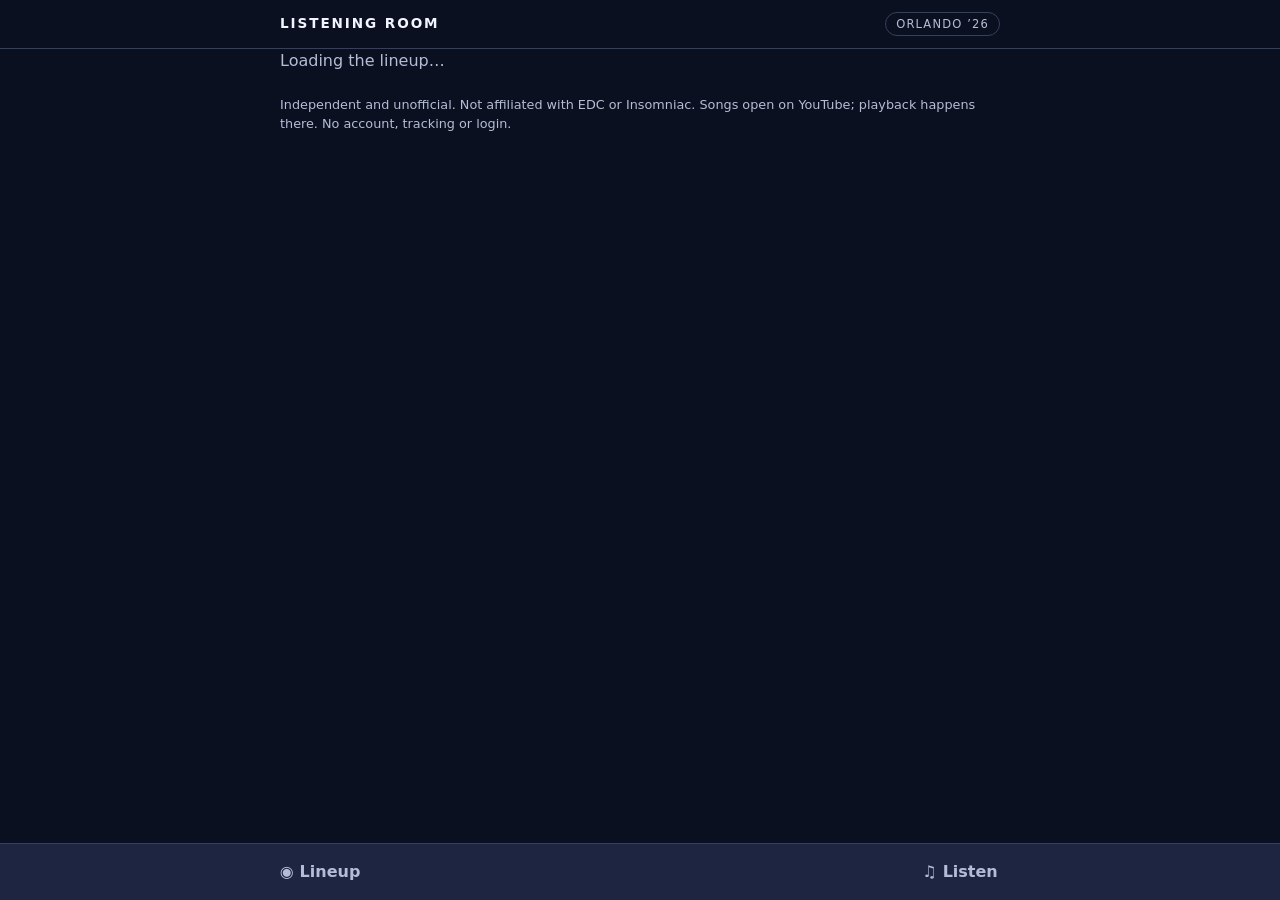
==== index.html @ f126e626 "Redirect repository root to the Listening Room app Serving the repo root with python -m http.server " ====
<!doctype html>
<html lang="en">
<head>
  <meta charset="utf-8">
  <meta name="viewport" content="width=device-width, initial-scale=1">
  <meta http-equiv="refresh" content="0; url=listening-room/">
  <title>Listening Room</title>
</head>
<body style="background:#0b1020;color:#f2f5ff;font-family:system-ui,sans-serif">
  <p>Opening <a href="listening-room/" style="color:#6ff0c4">Listening Room</a>…</p>
</body>
</html>
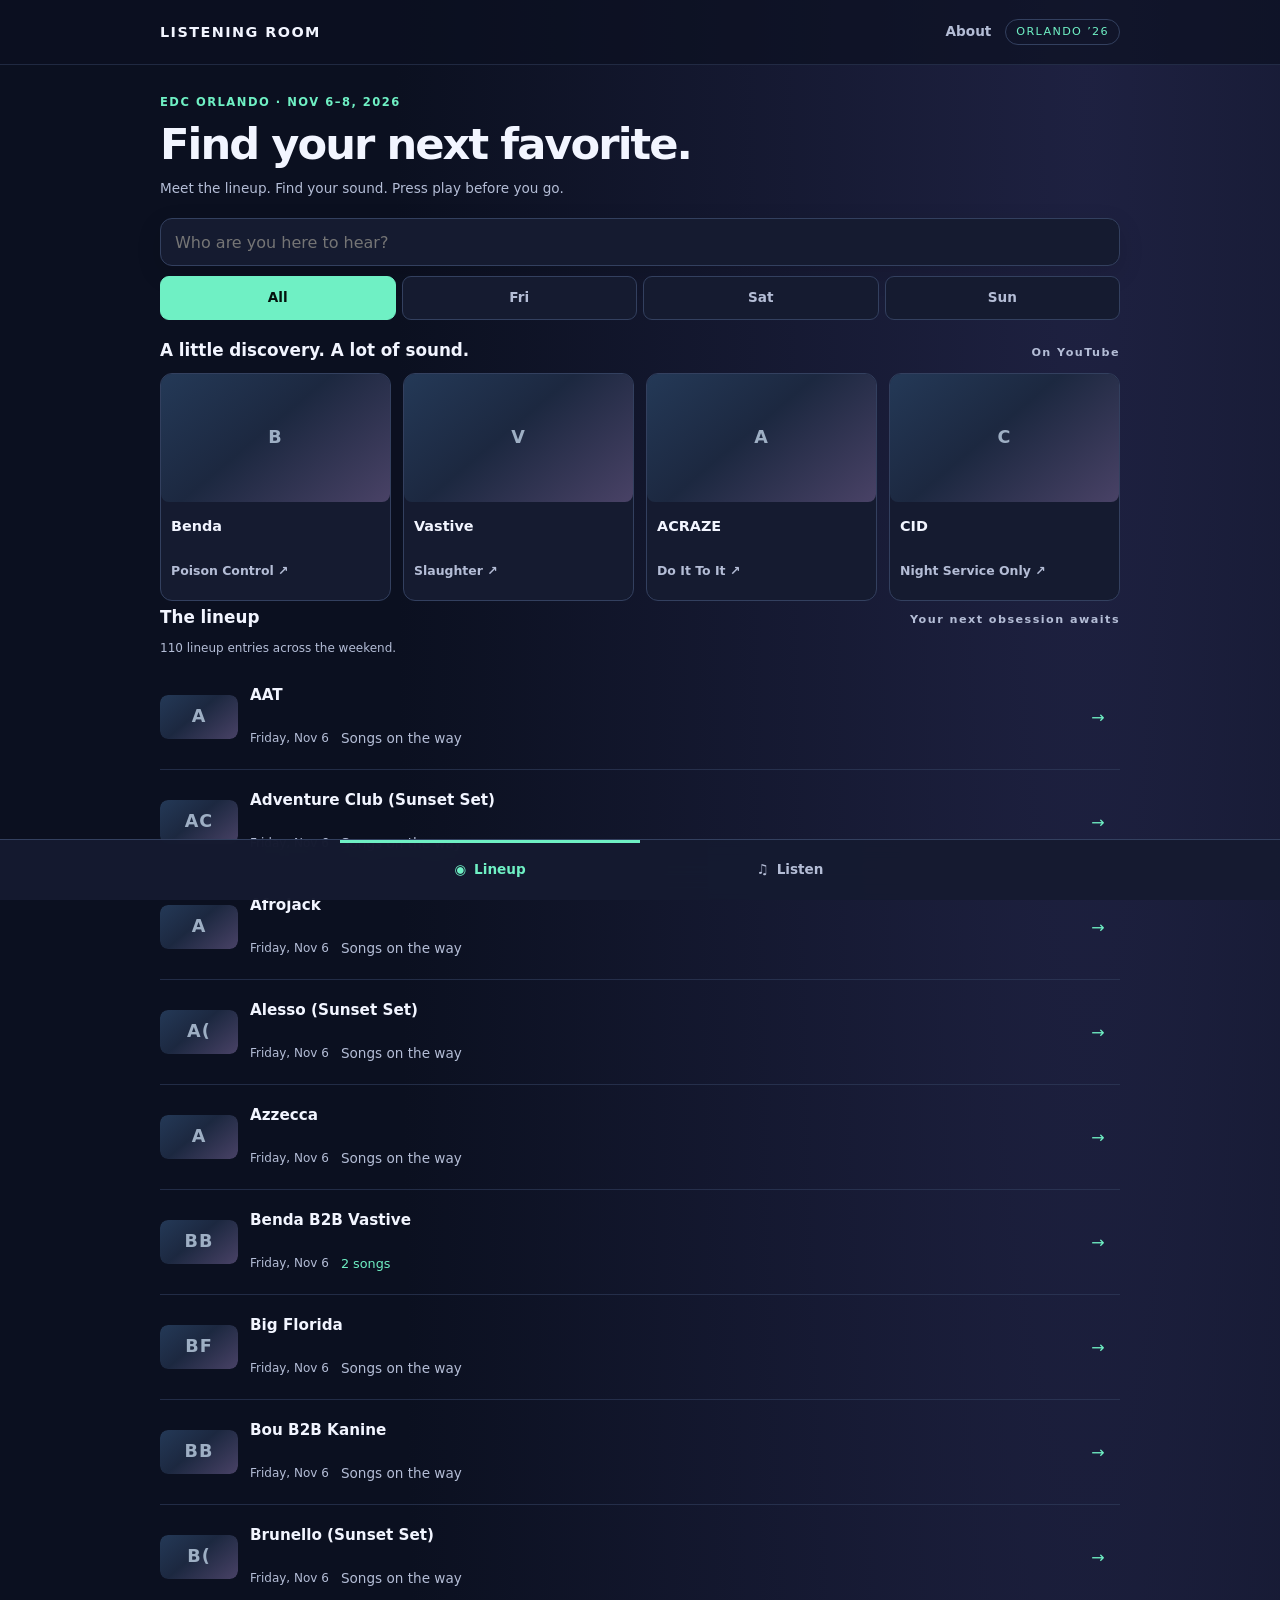
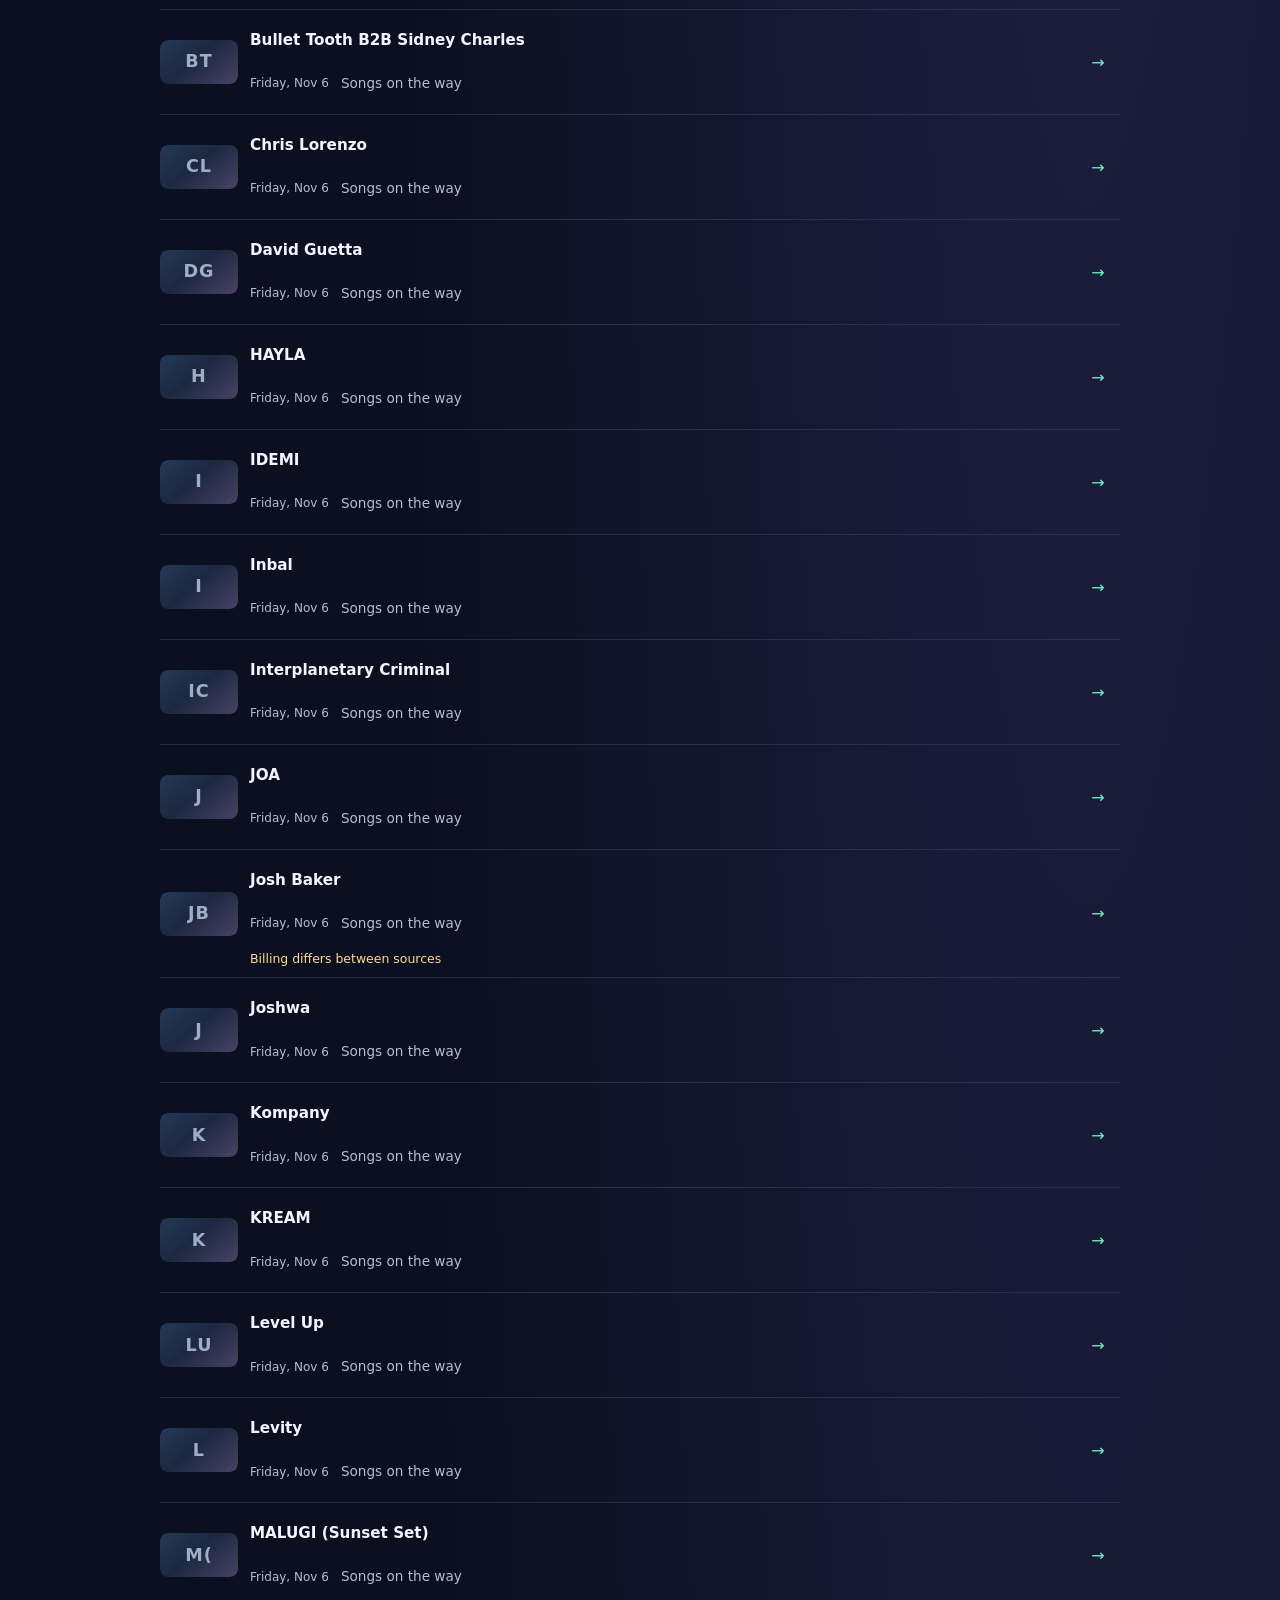
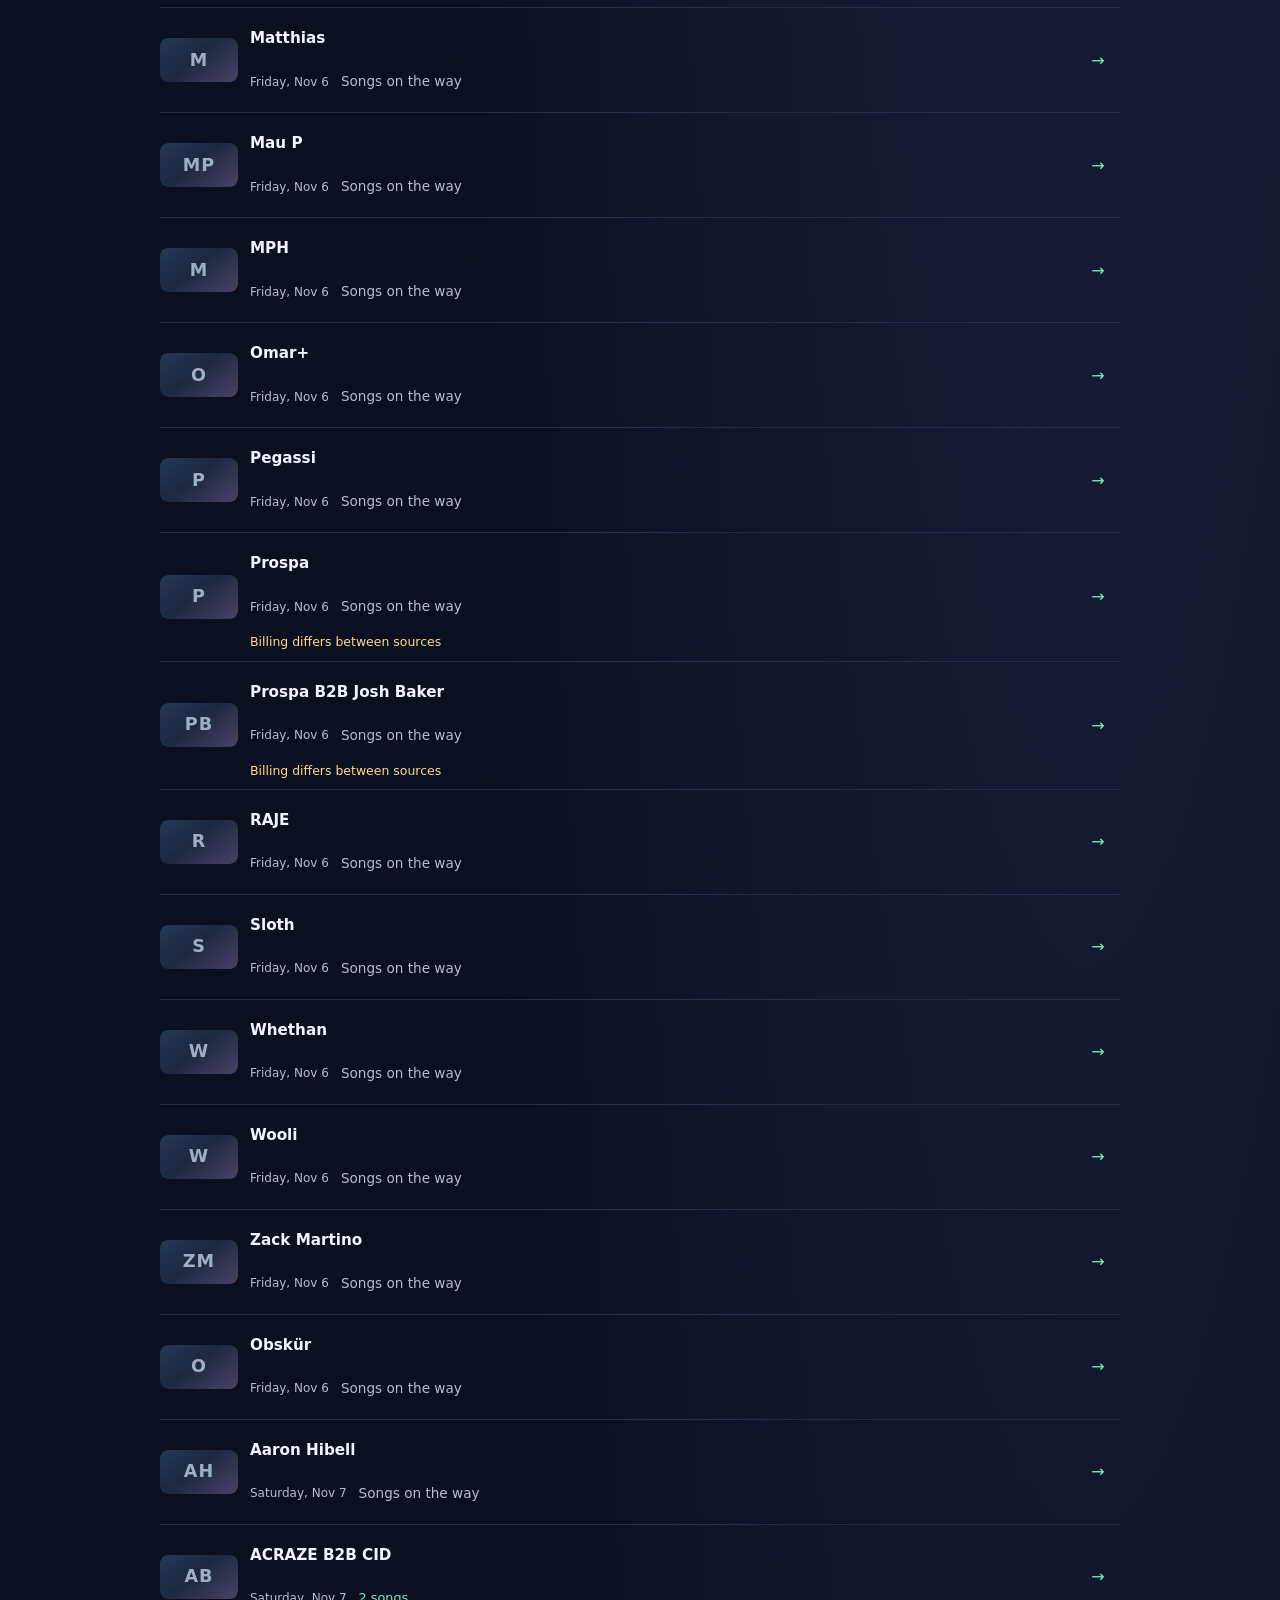
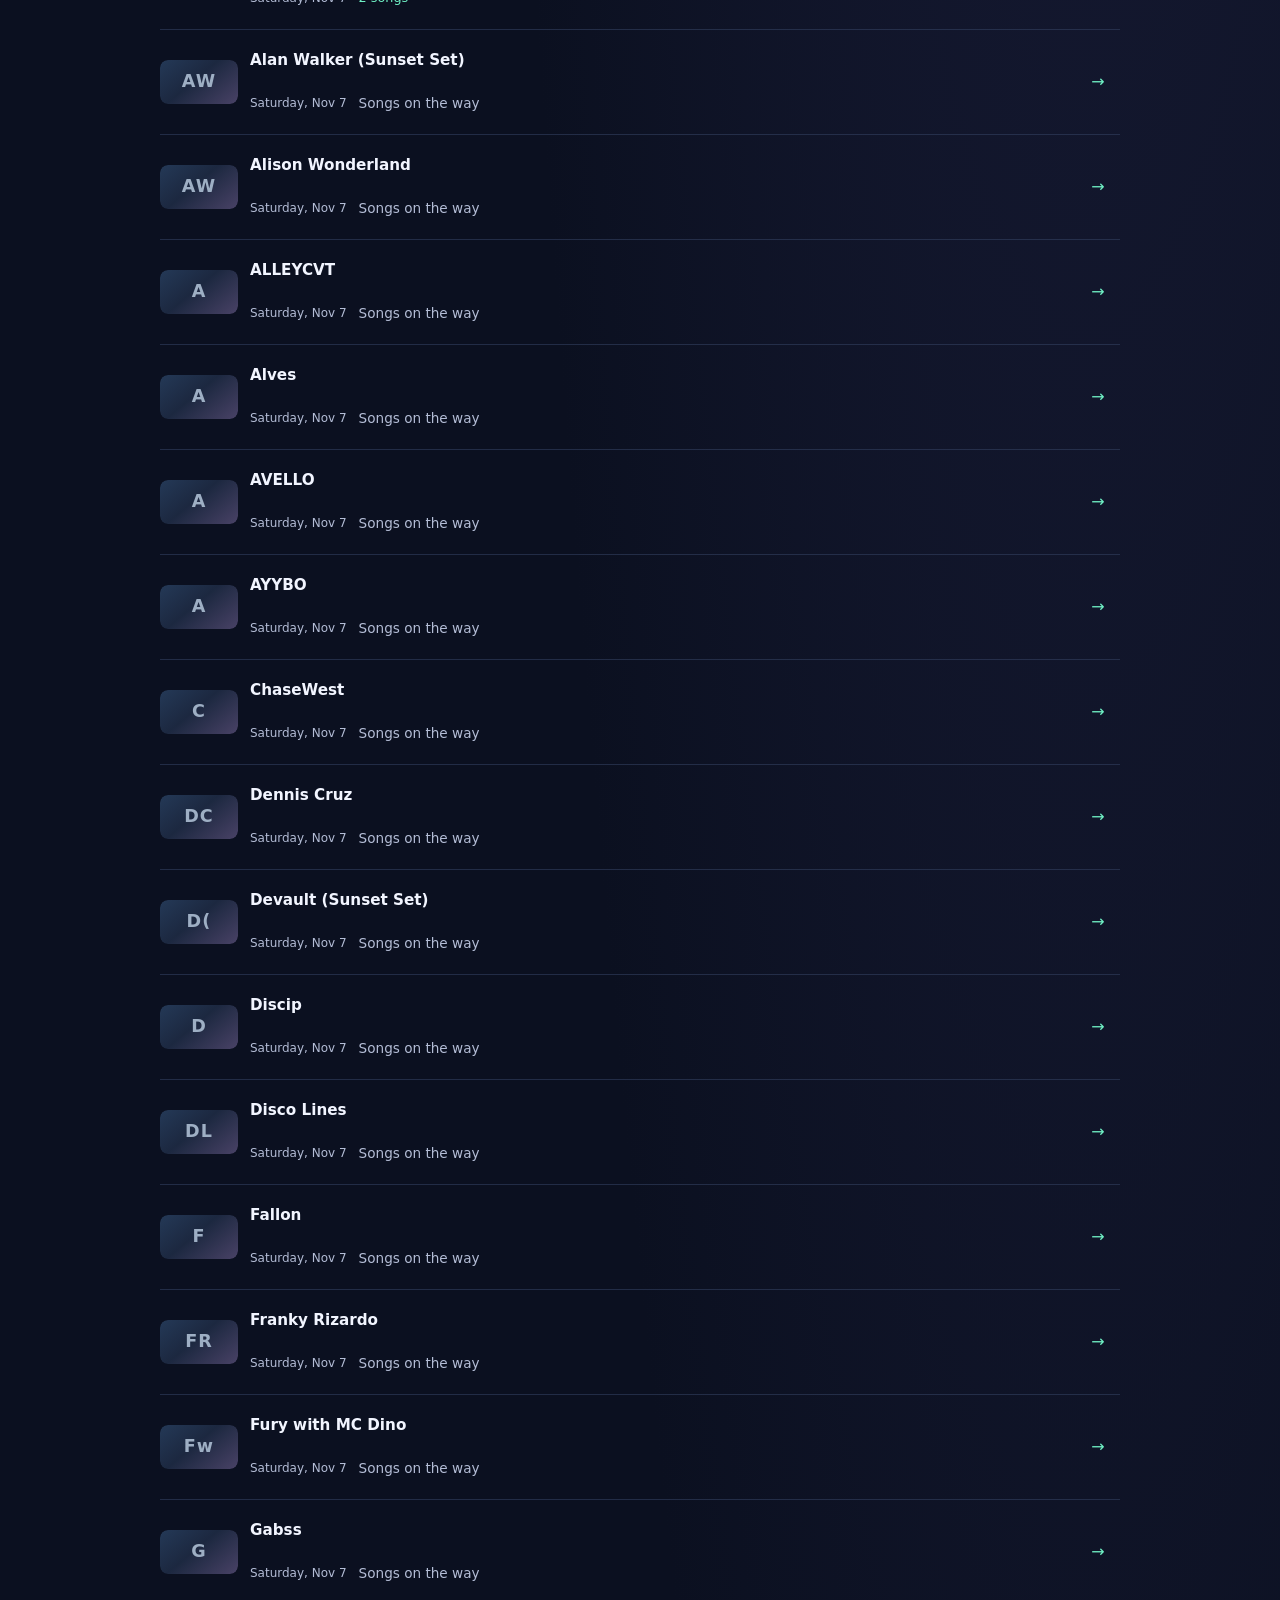
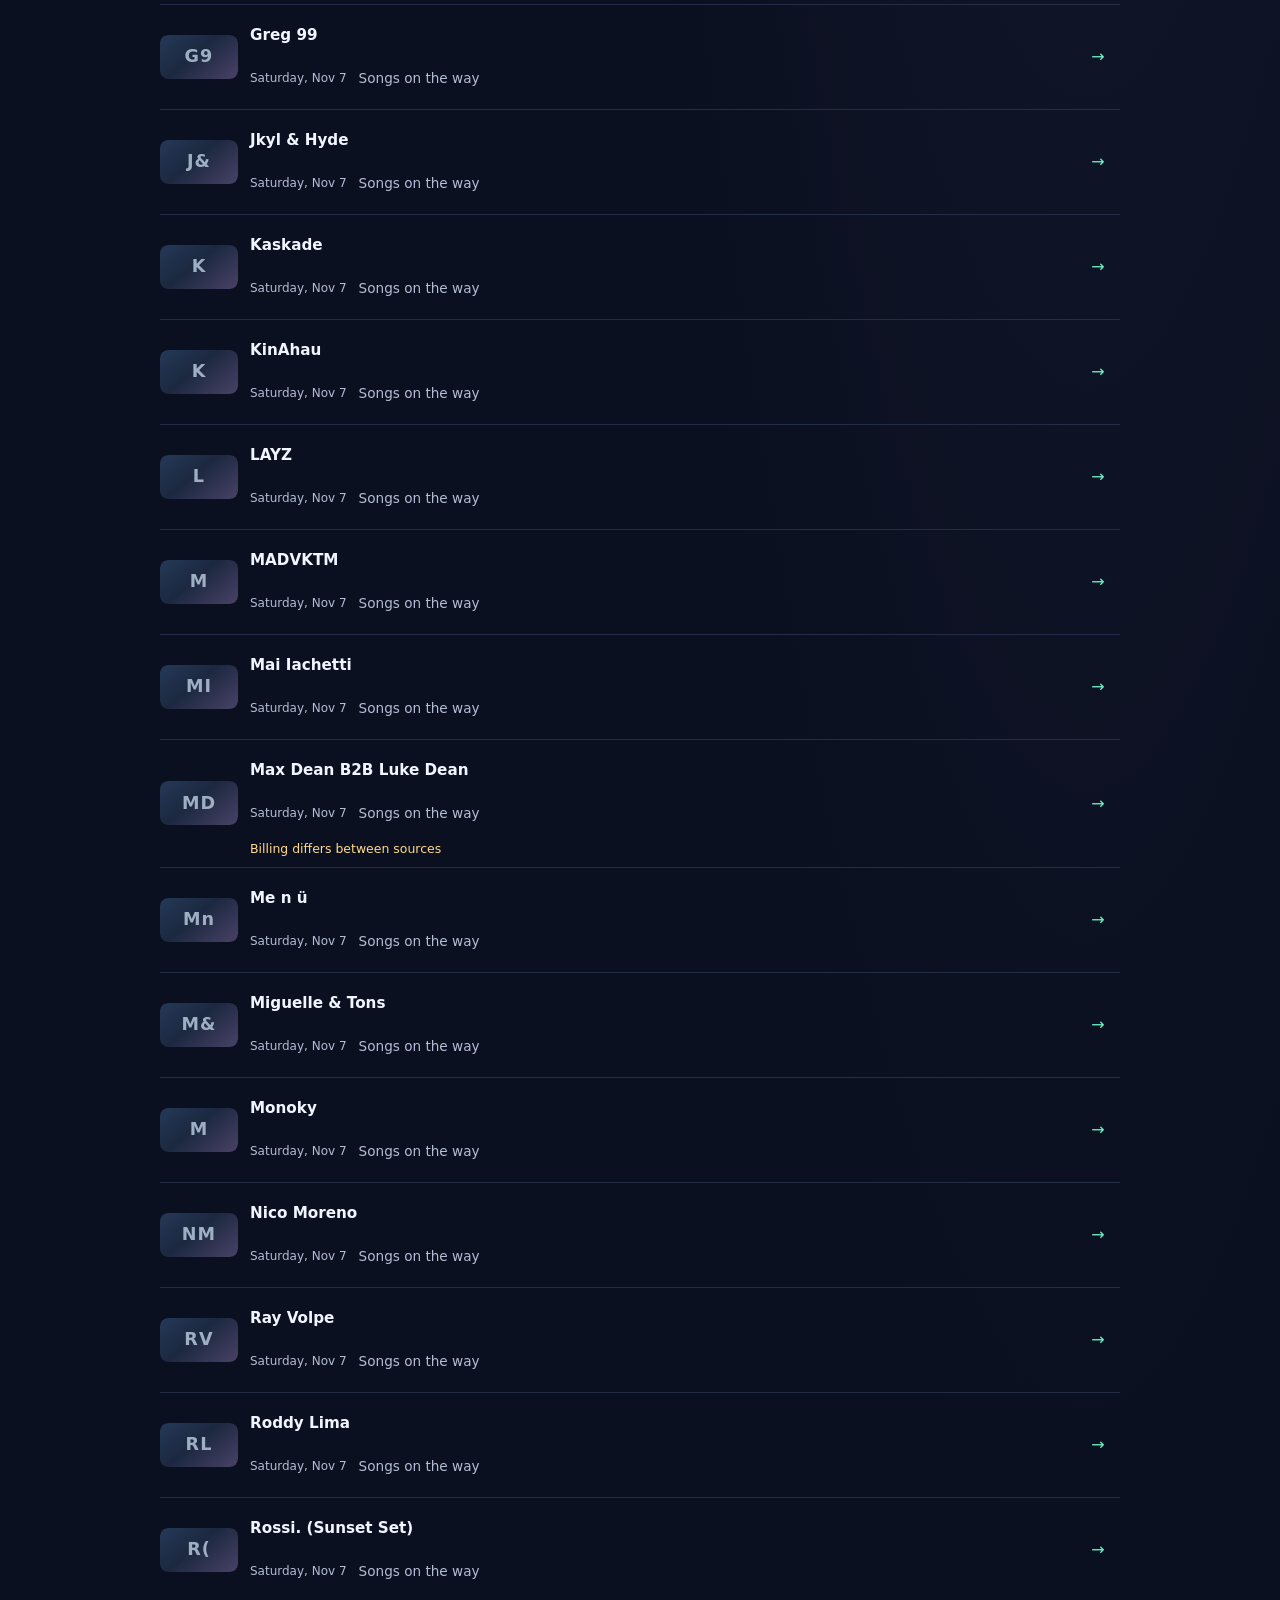
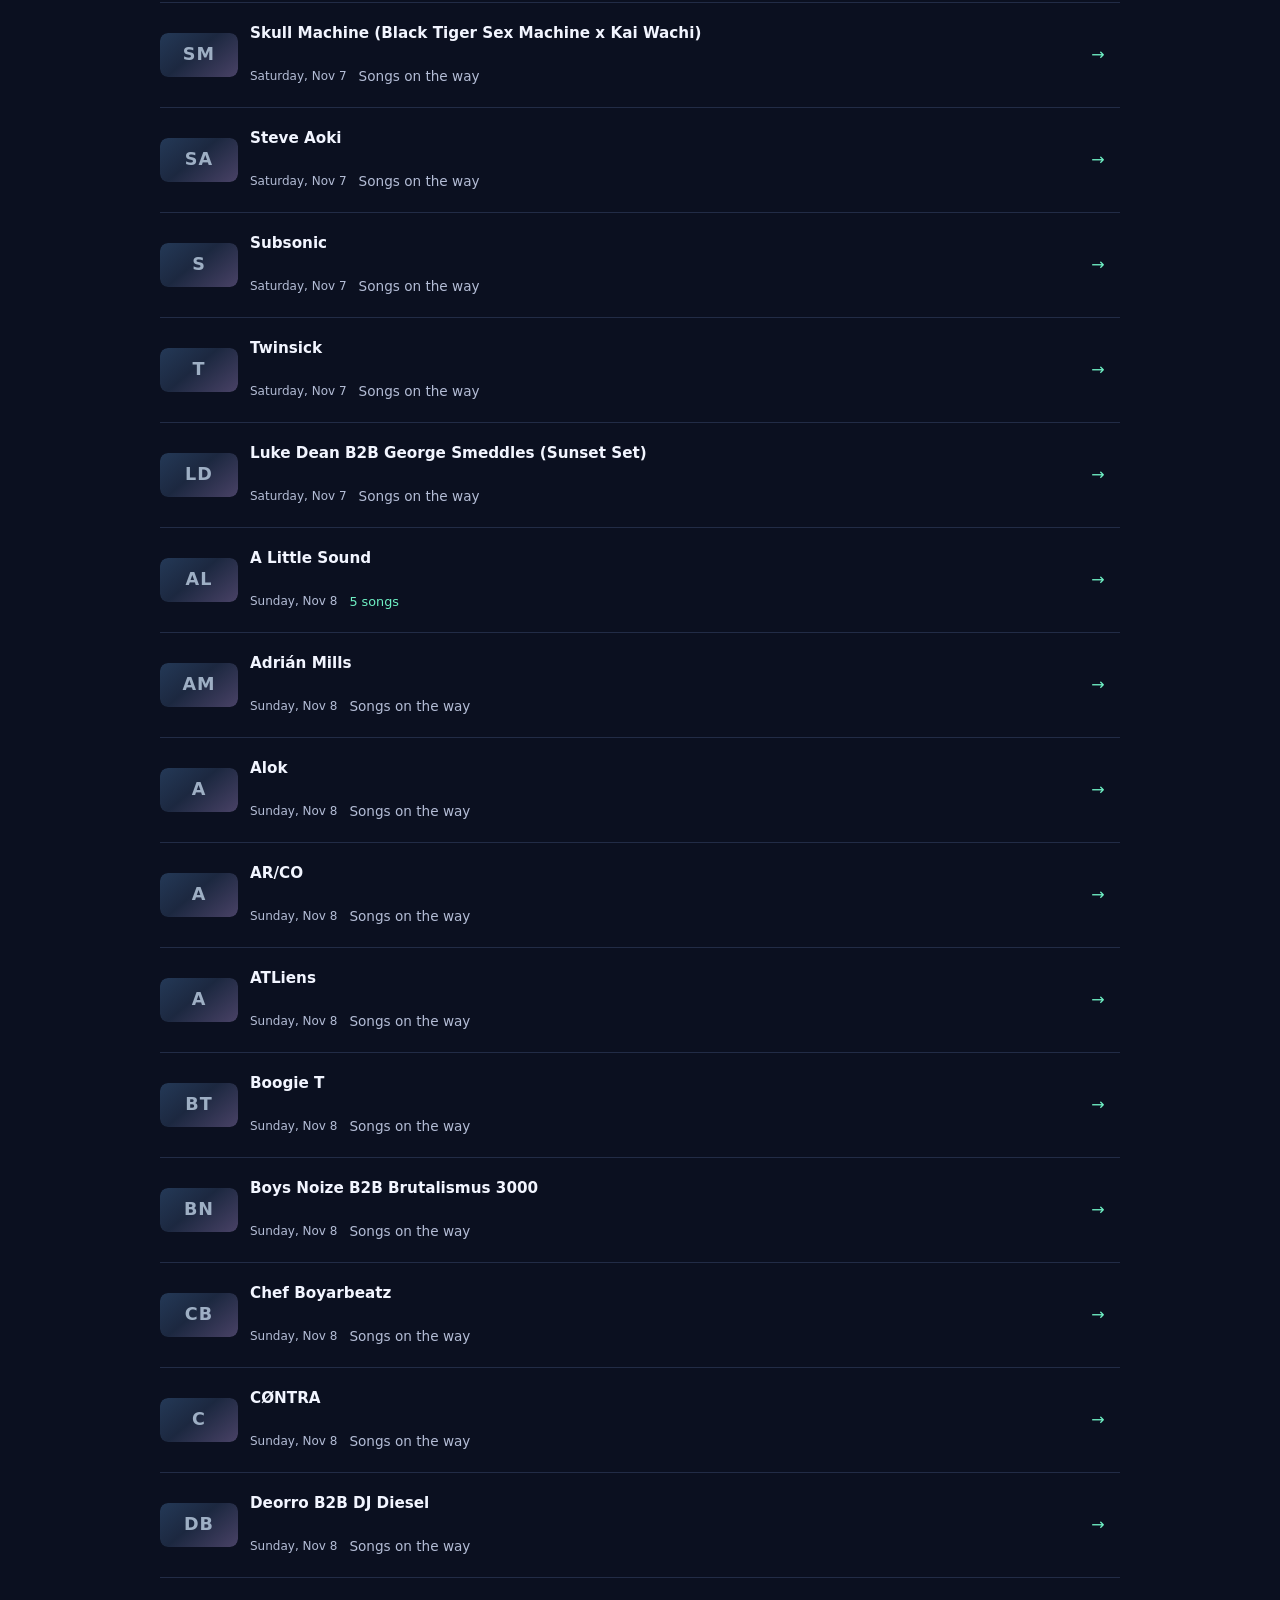
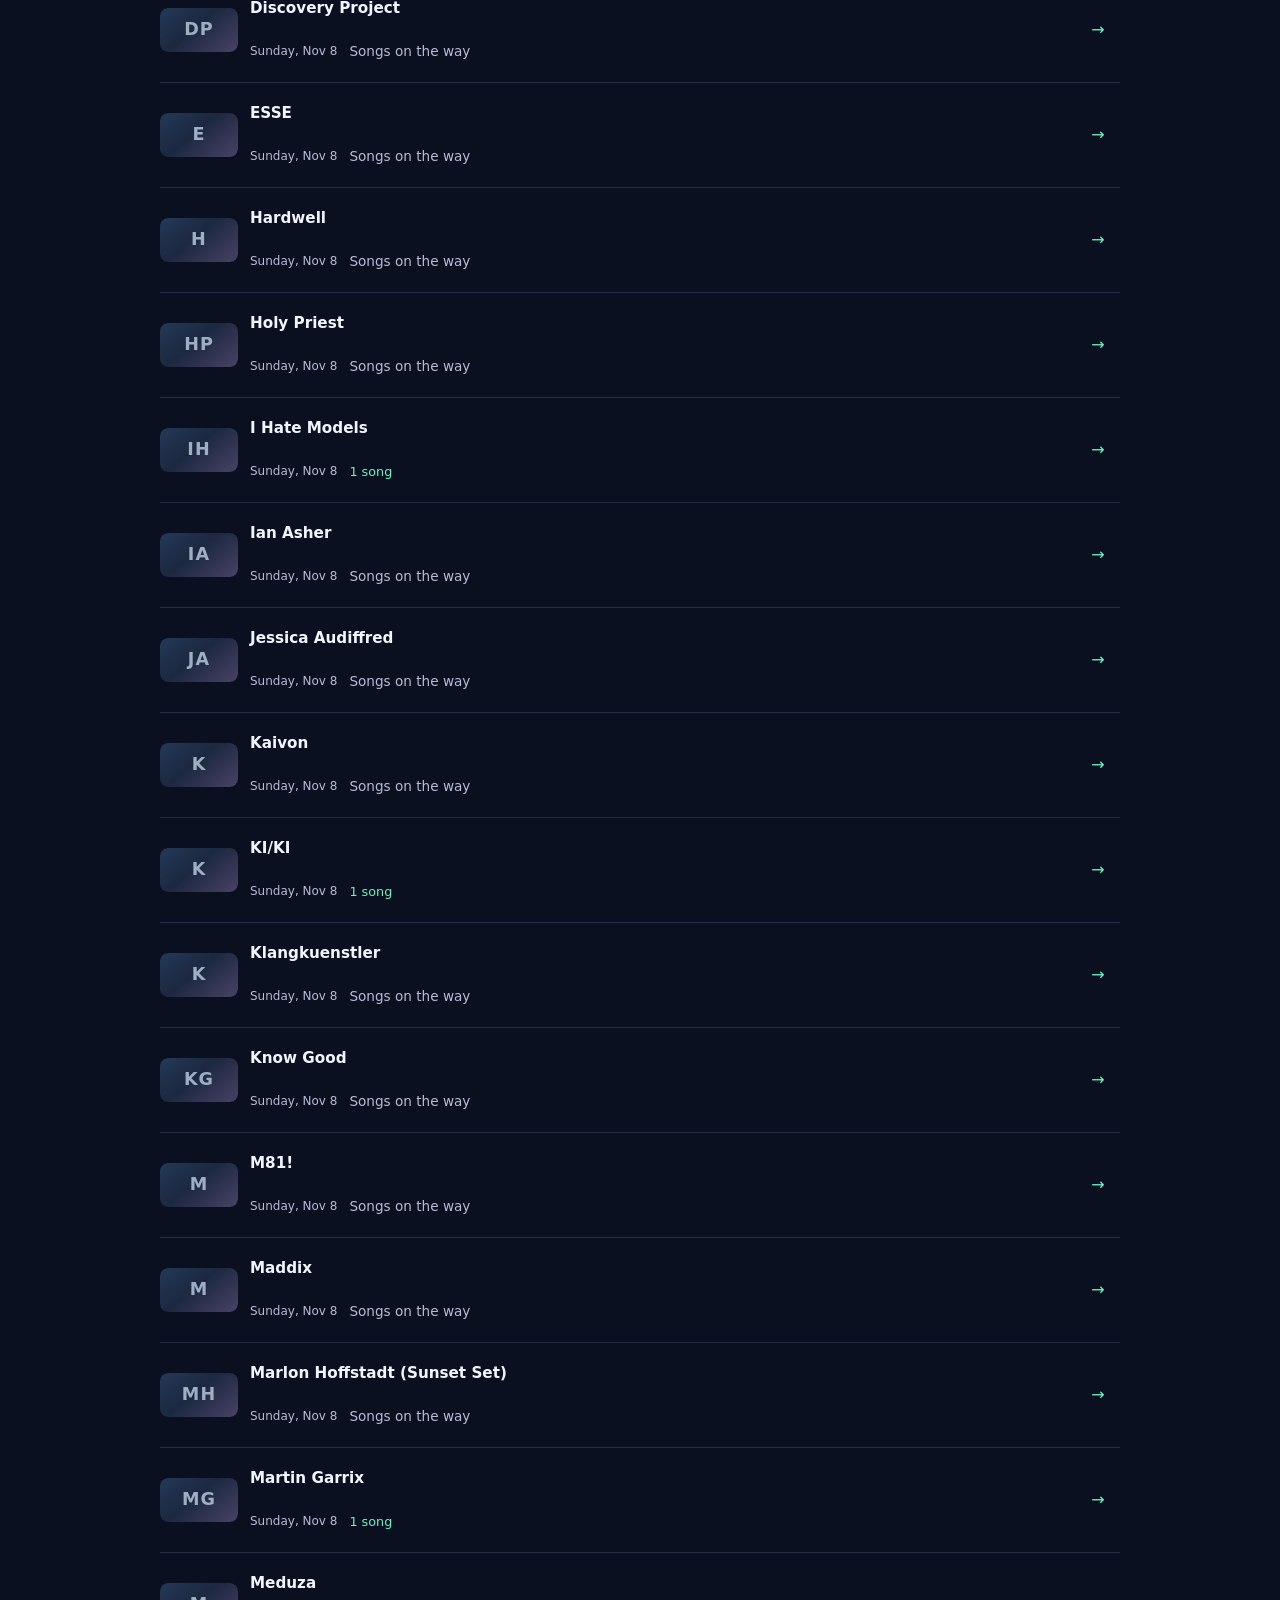
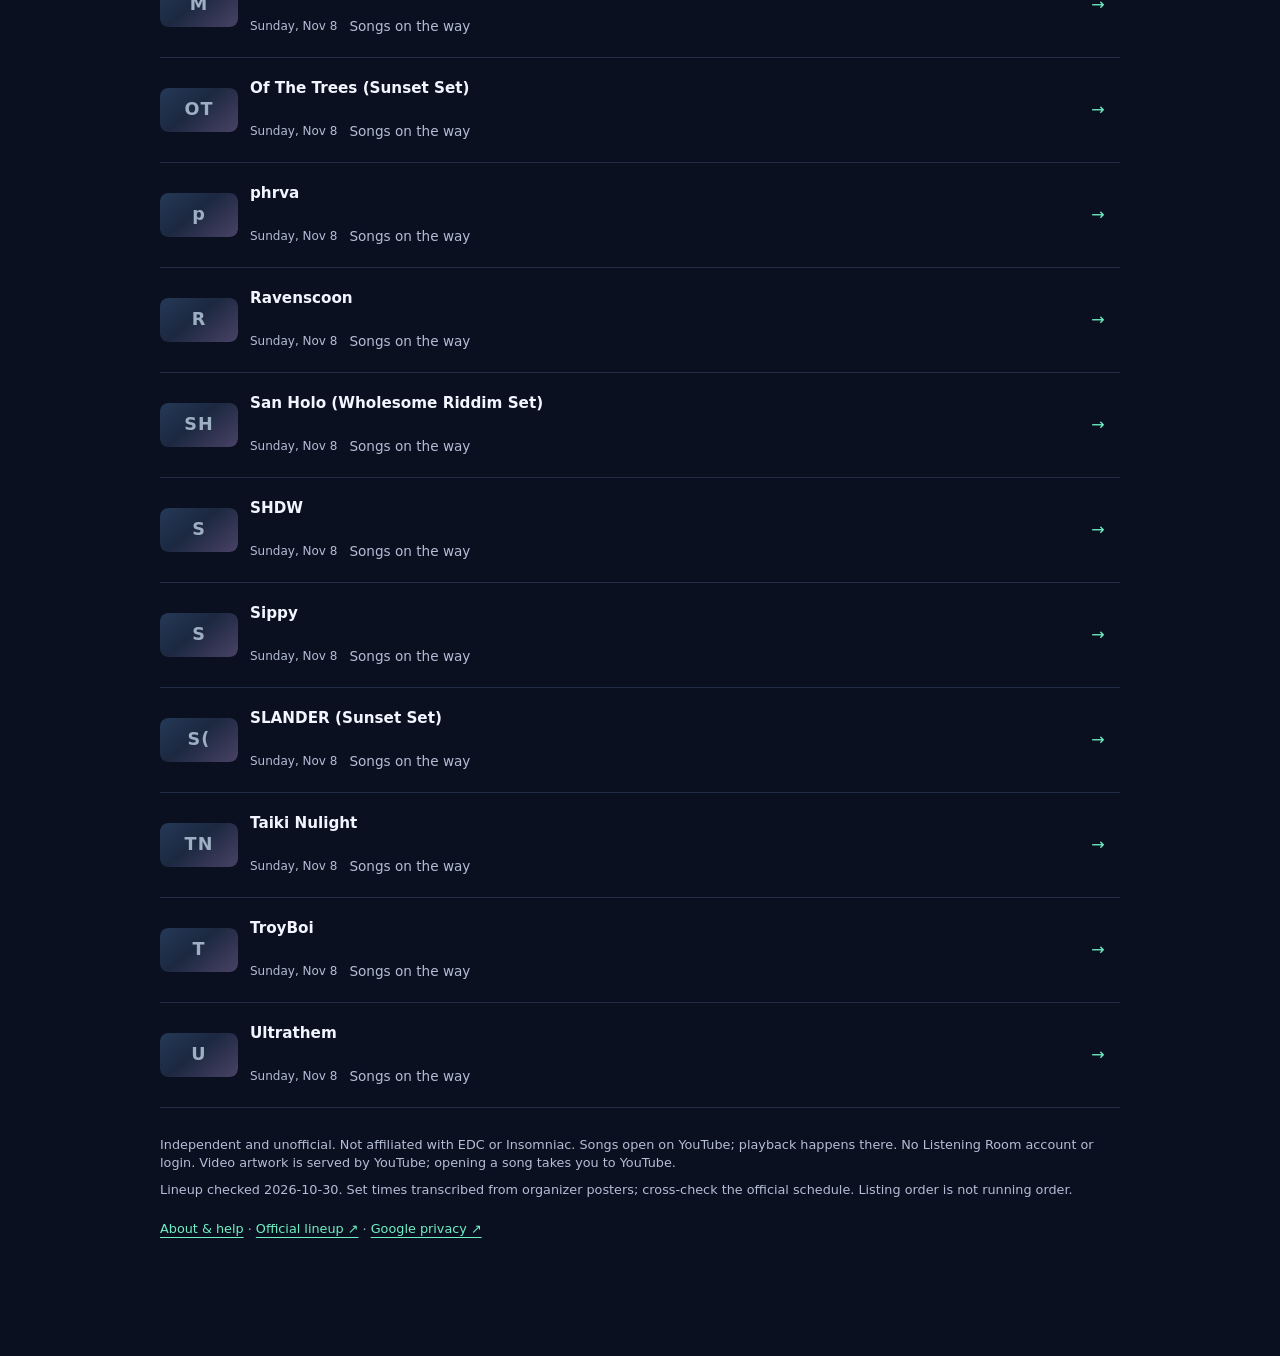
==== commit 56b3c4c7: "Apply design review #47 fixes: share links, previews, artwork, keyboard, copy P1 - Root redirect kee" ====
--- a/index.html
+++ b/index.html
@@ -3,10 +3,26 @@
 <head>
   <meta charset="utf-8">
   <meta name="viewport" content="width=device-width, initial-scale=1">
-  <meta http-equiv="refresh" content="0; url=listening-room/">
-  <title>Listening Room</title>
+  <meta name="theme-color" content="#0b1020">
+  <title>Listening Room · EDC Orlando 2026</title>
+  <meta name="description" content="Independent, unofficial EDC Orlando 2026 music discovery: find a booked artist and open a reviewed song on YouTube.">
+  <meta property="og:type" content="website">
+  <meta property="og:site_name" content="Listening Room">
+  <meta property="og:title" content="Listening Room · EDC Orlando 2026">
+  <meta property="og:description" content="Hear the EDC Orlando 2026 lineup before you go. Find an act, pick a day, and open a reviewed song on YouTube. Independent, unofficial, no sign-up.">
+  <meta property="og:url" content="https://listeningroom.app/">
+  <meta property="og:image" content="https://listeningroom.app/og.png">
+  <meta property="og:image:width" content="1200">
+  <meta property="og:image:height" content="630">
+  <meta property="og:image:alt" content="Listening Room: hear the EDC Orlando 2026 lineup before you go. Independent and unofficial.">
+  <meta name="twitter:card" content="summary_large_image">
+  <link rel="icon" href="/favicon.svg" type="image/svg+xml">
+  <link rel="apple-touch-icon" href="/apple-touch-icon.png">
+  <!-- Keep the #/route of shared links (a meta refresh would drop it). CSP allows only same-origin scripts. -->
+  <script src="/listening-room/redirect.js"></script>
+  <noscript><meta http-equiv="refresh" content="0; url=/listening-room/"></noscript>
 </head>
 <body style="background:#0b1020;color:#f2f5ff;font-family:system-ui,sans-serif">
-  <p>Opening <a href="listening-room/" style="color:#6ff0c4">Listening Room</a>…</p>
+  <p>Opening <a href="/listening-room/" style="color:#6ff0c4">Listening Room</a>…</p>
 </body>
 </html>
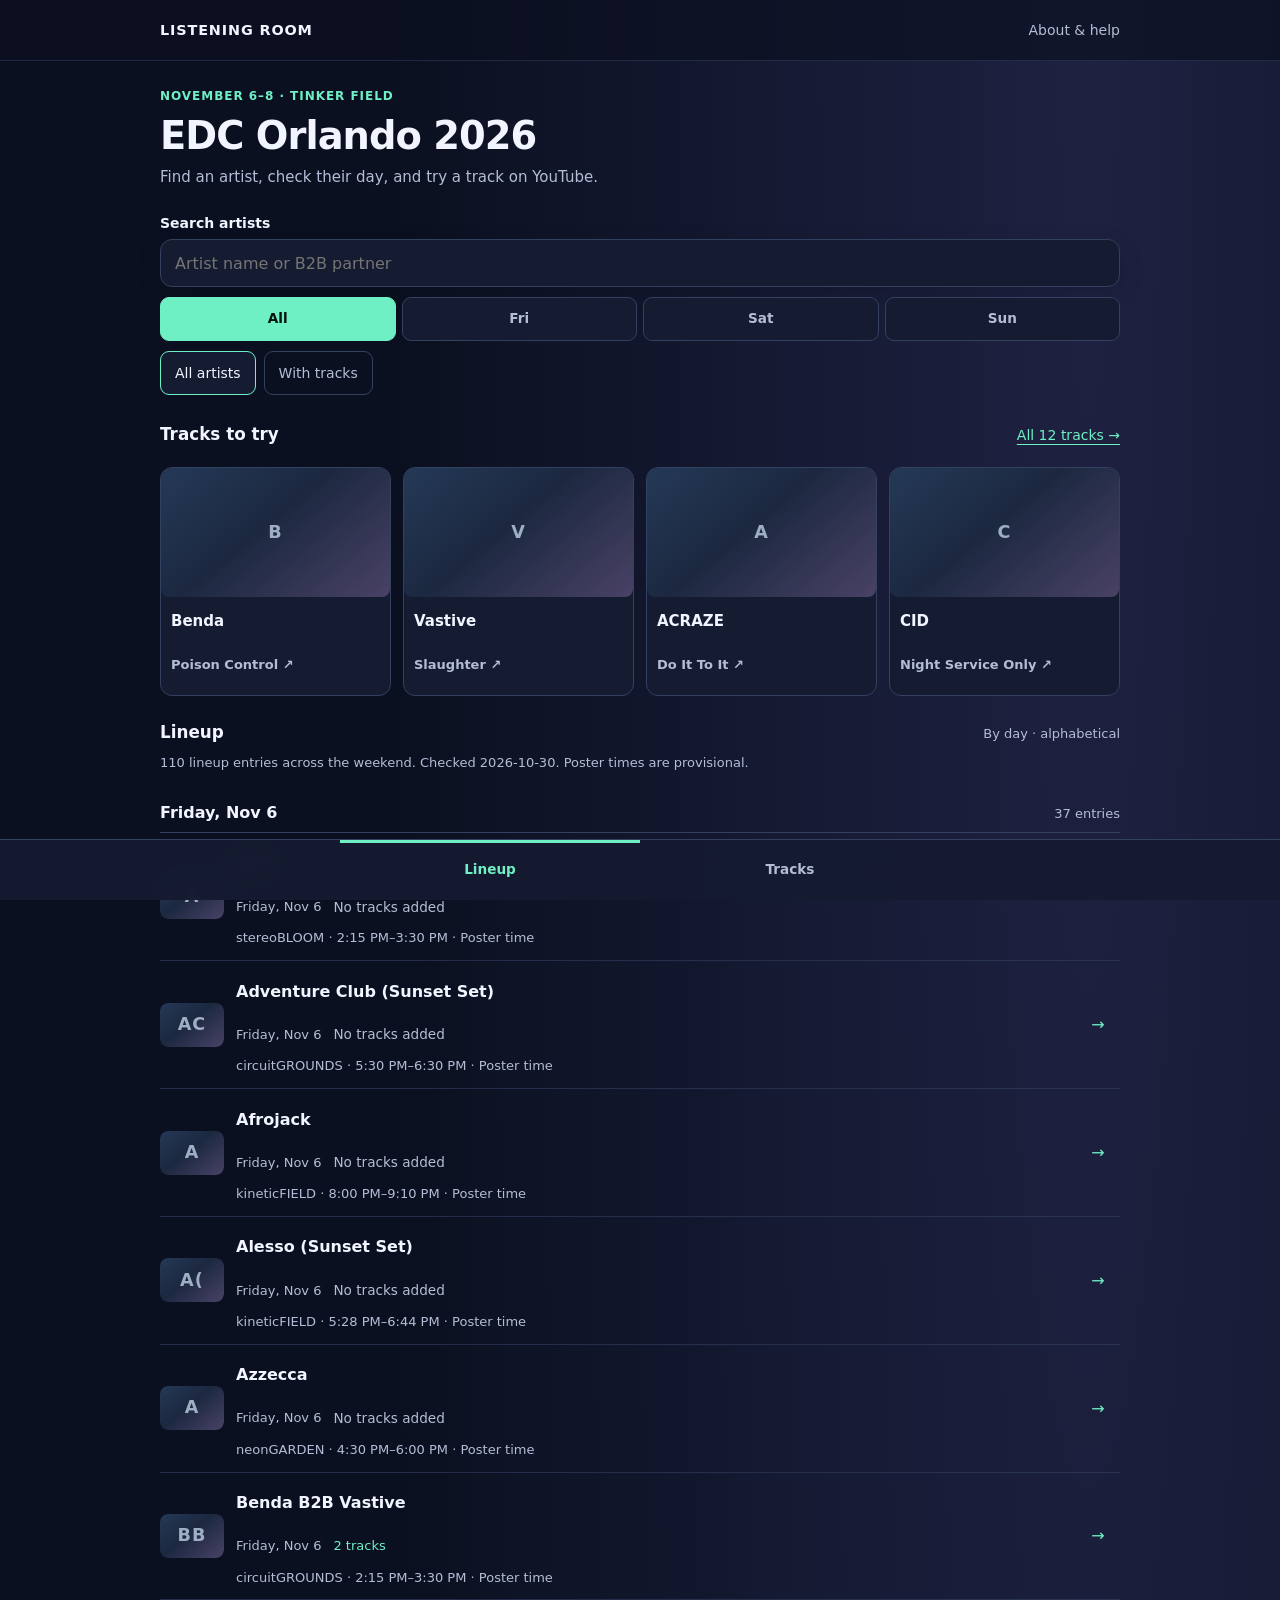
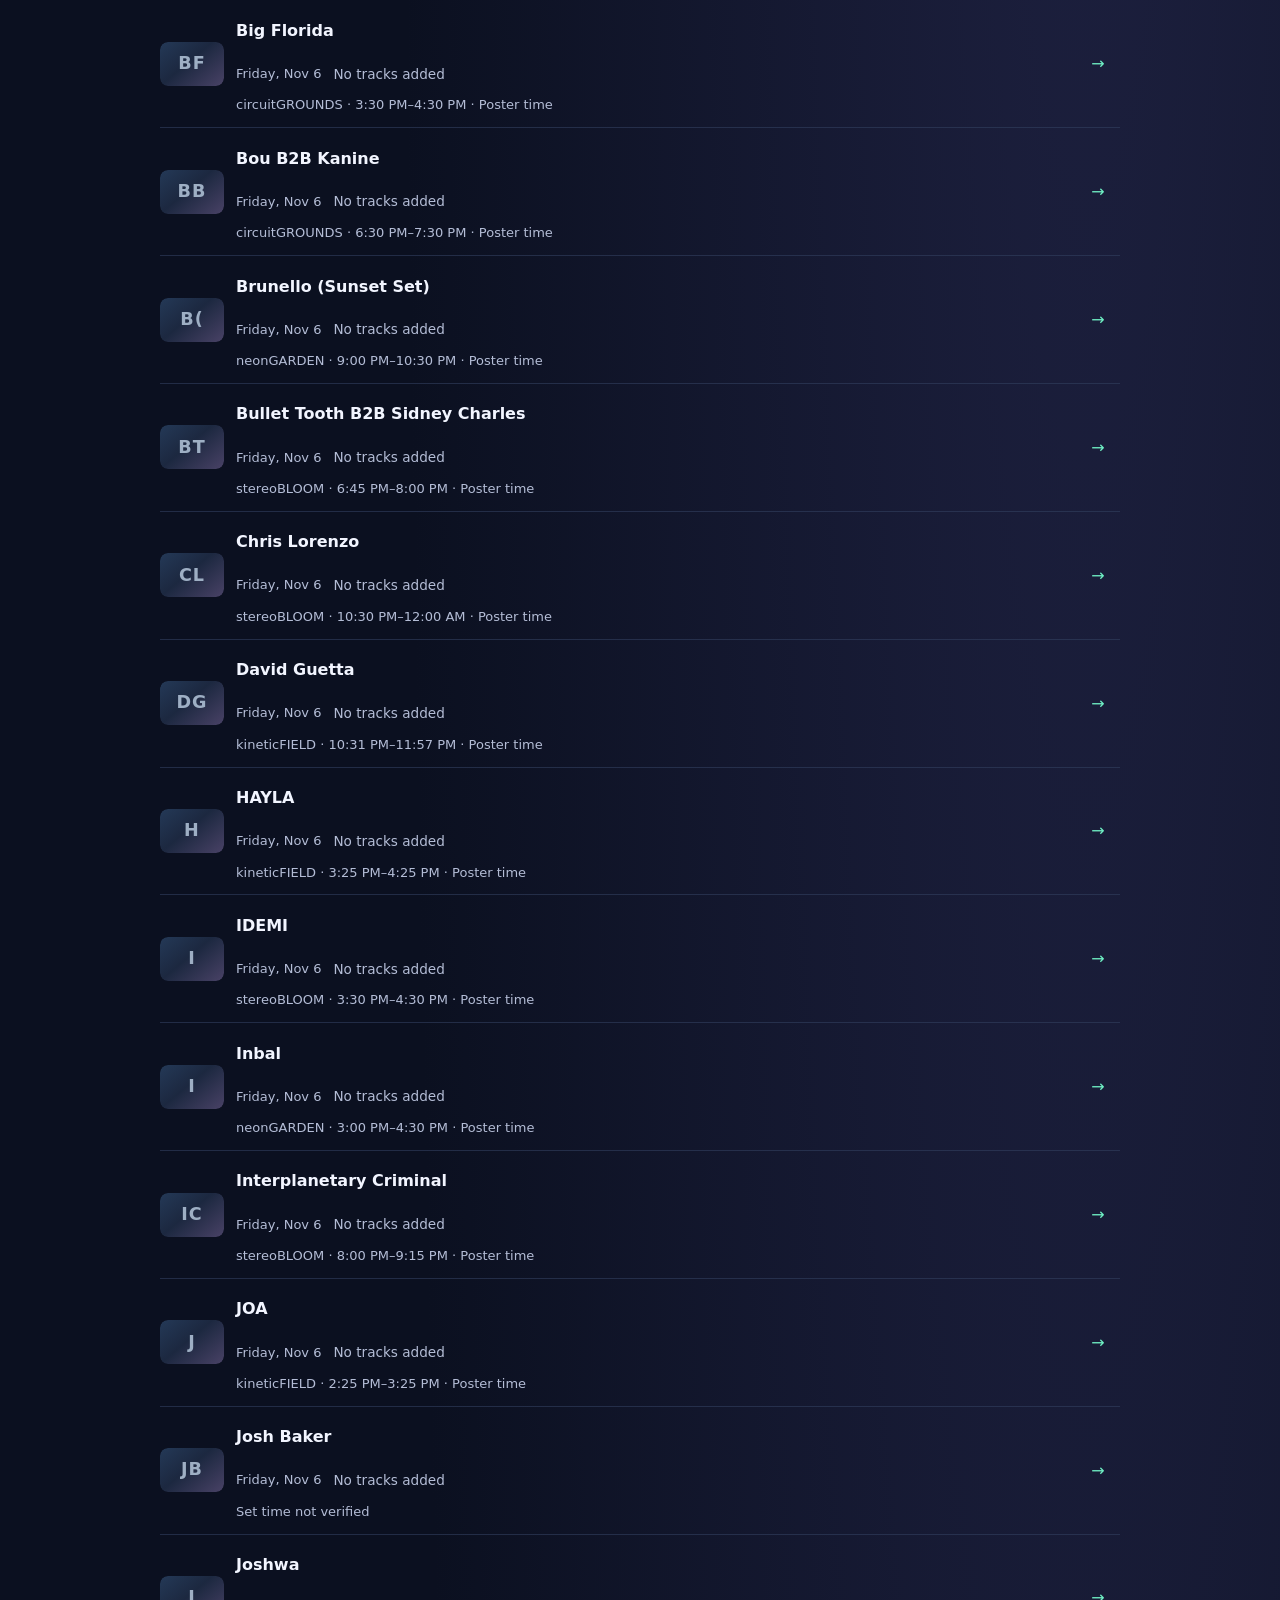
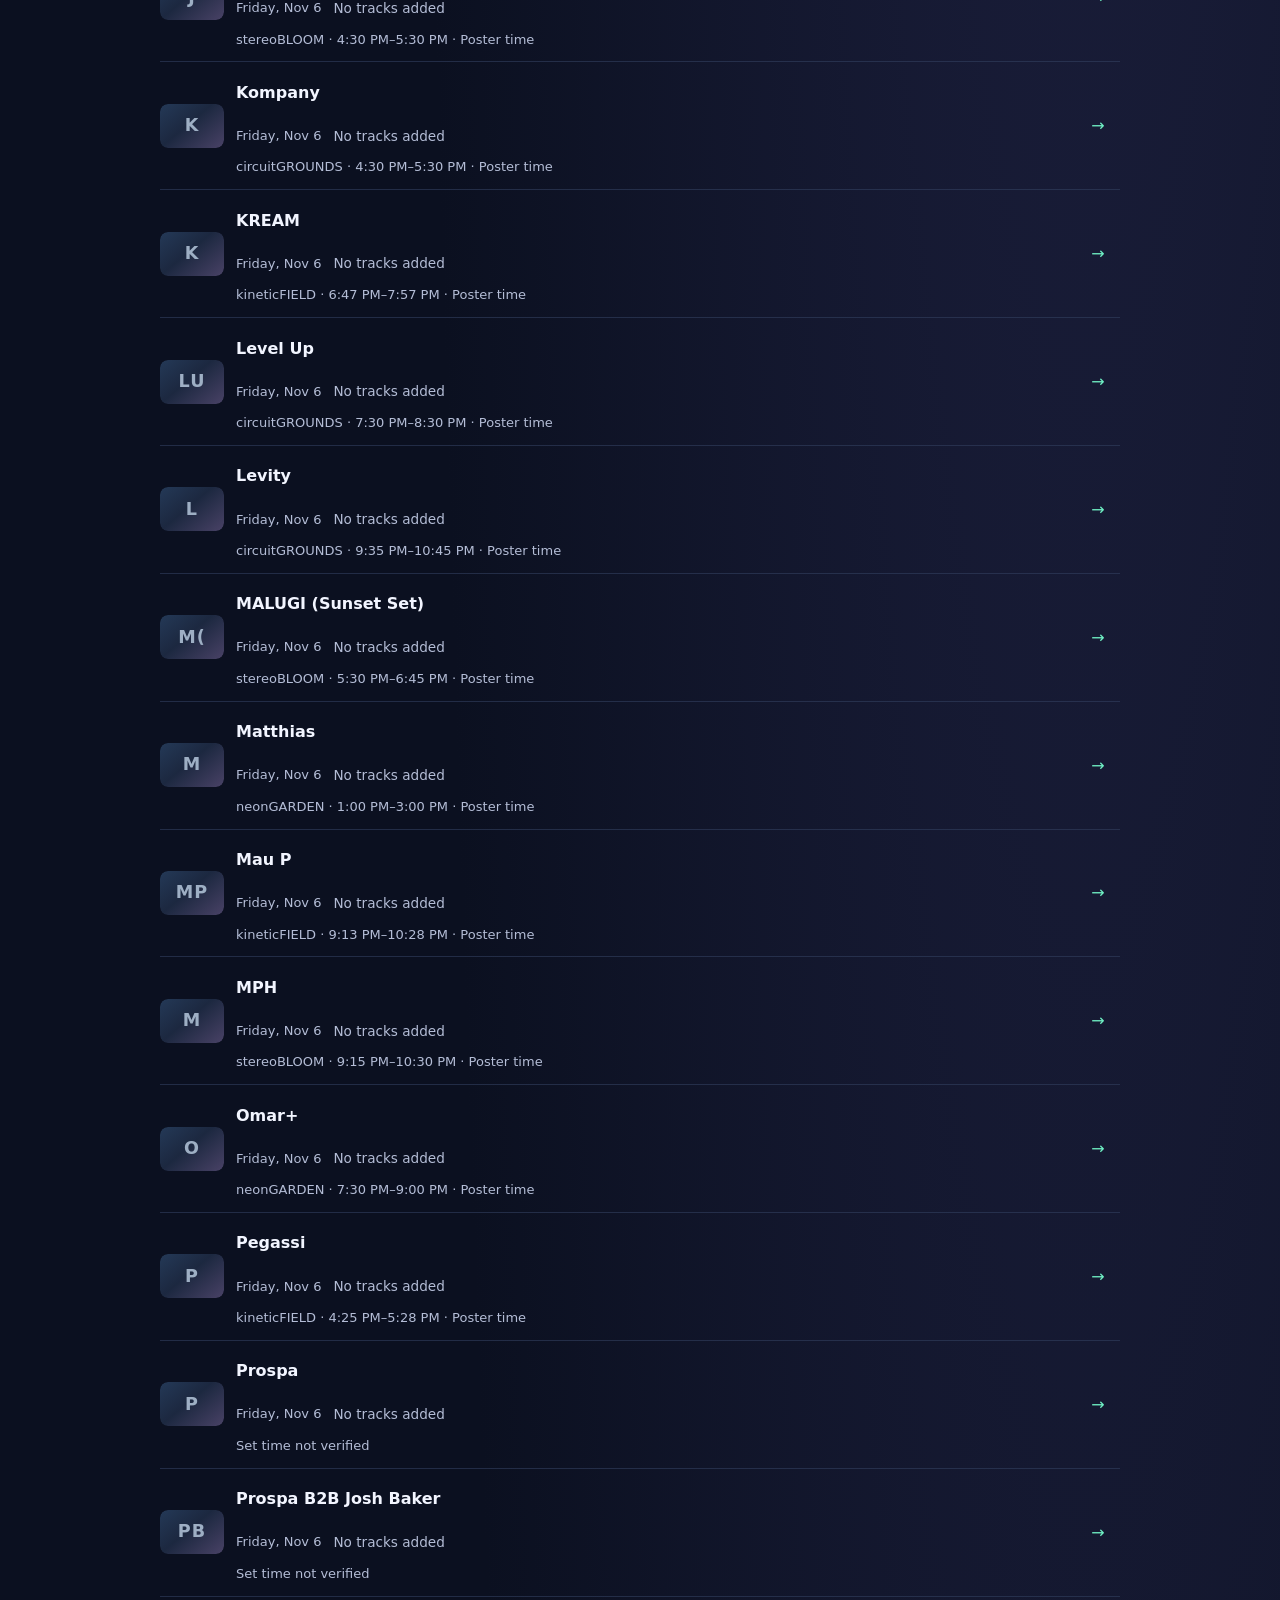
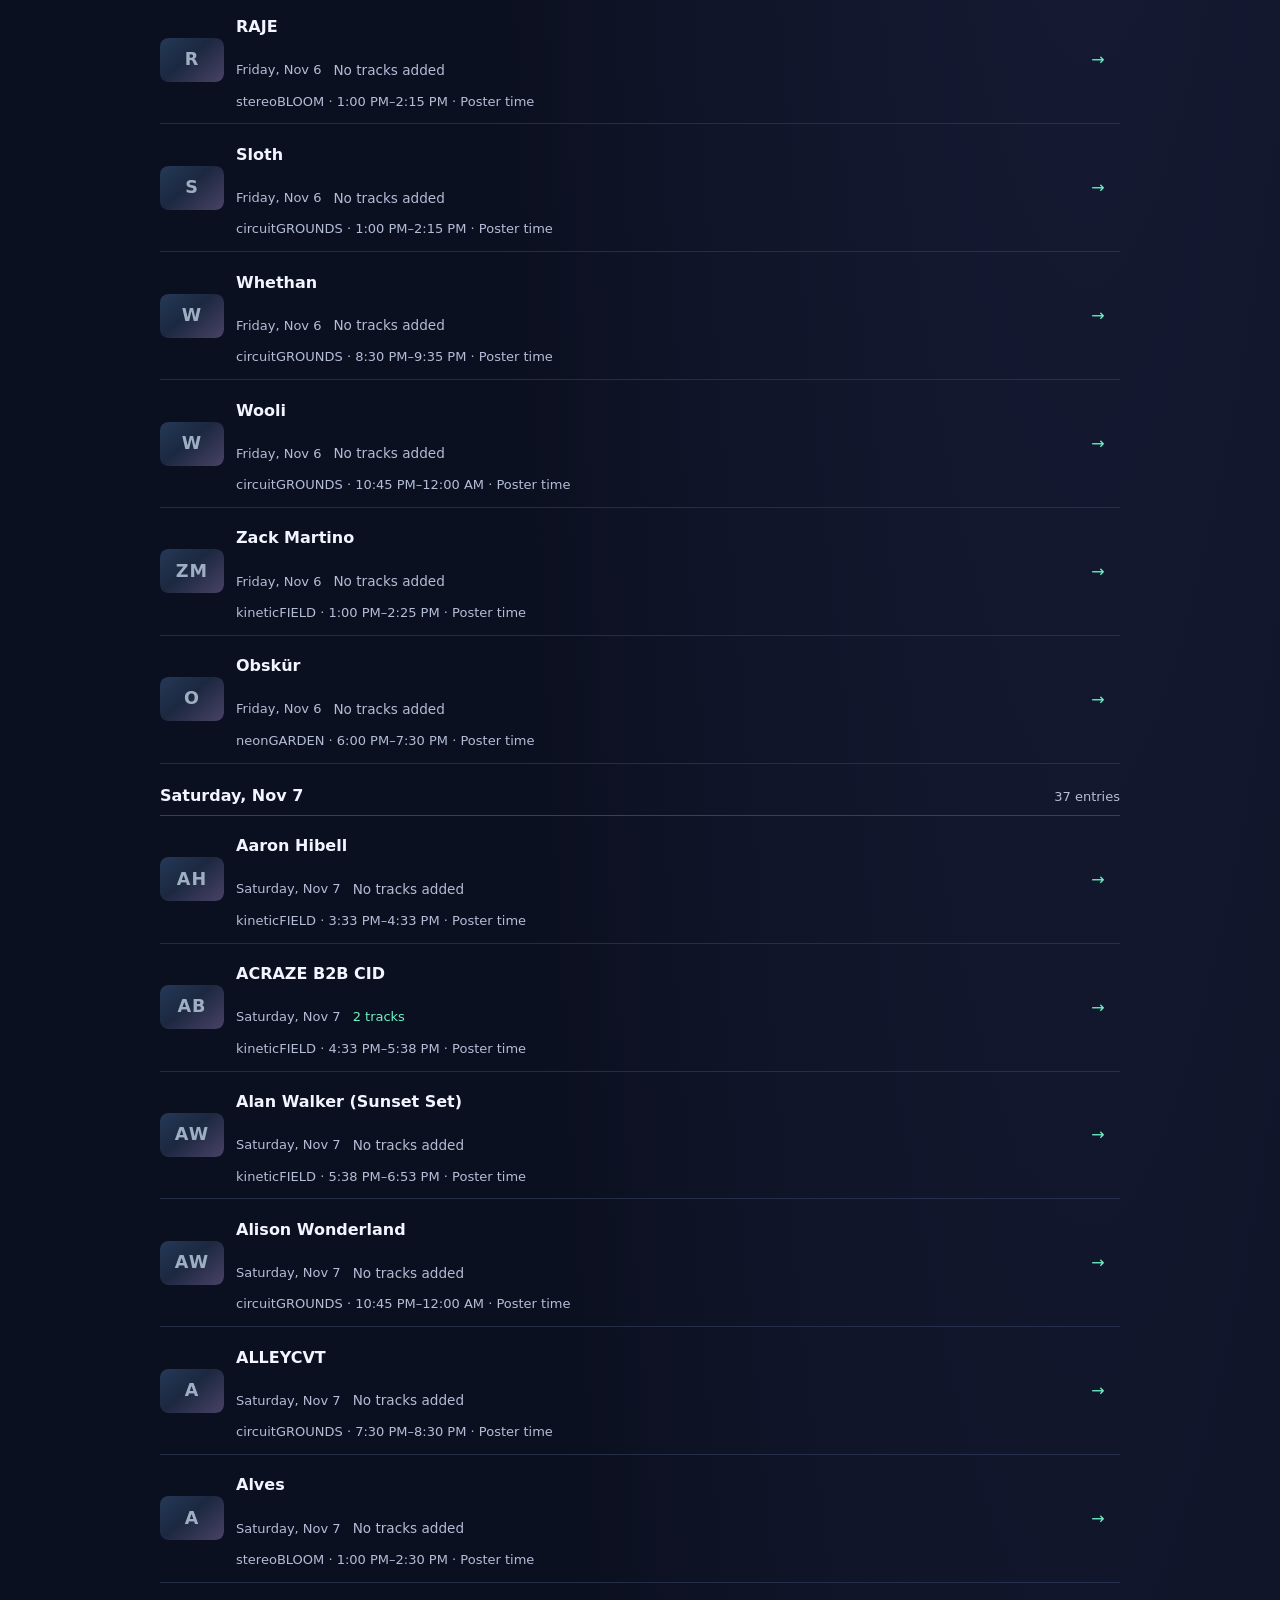
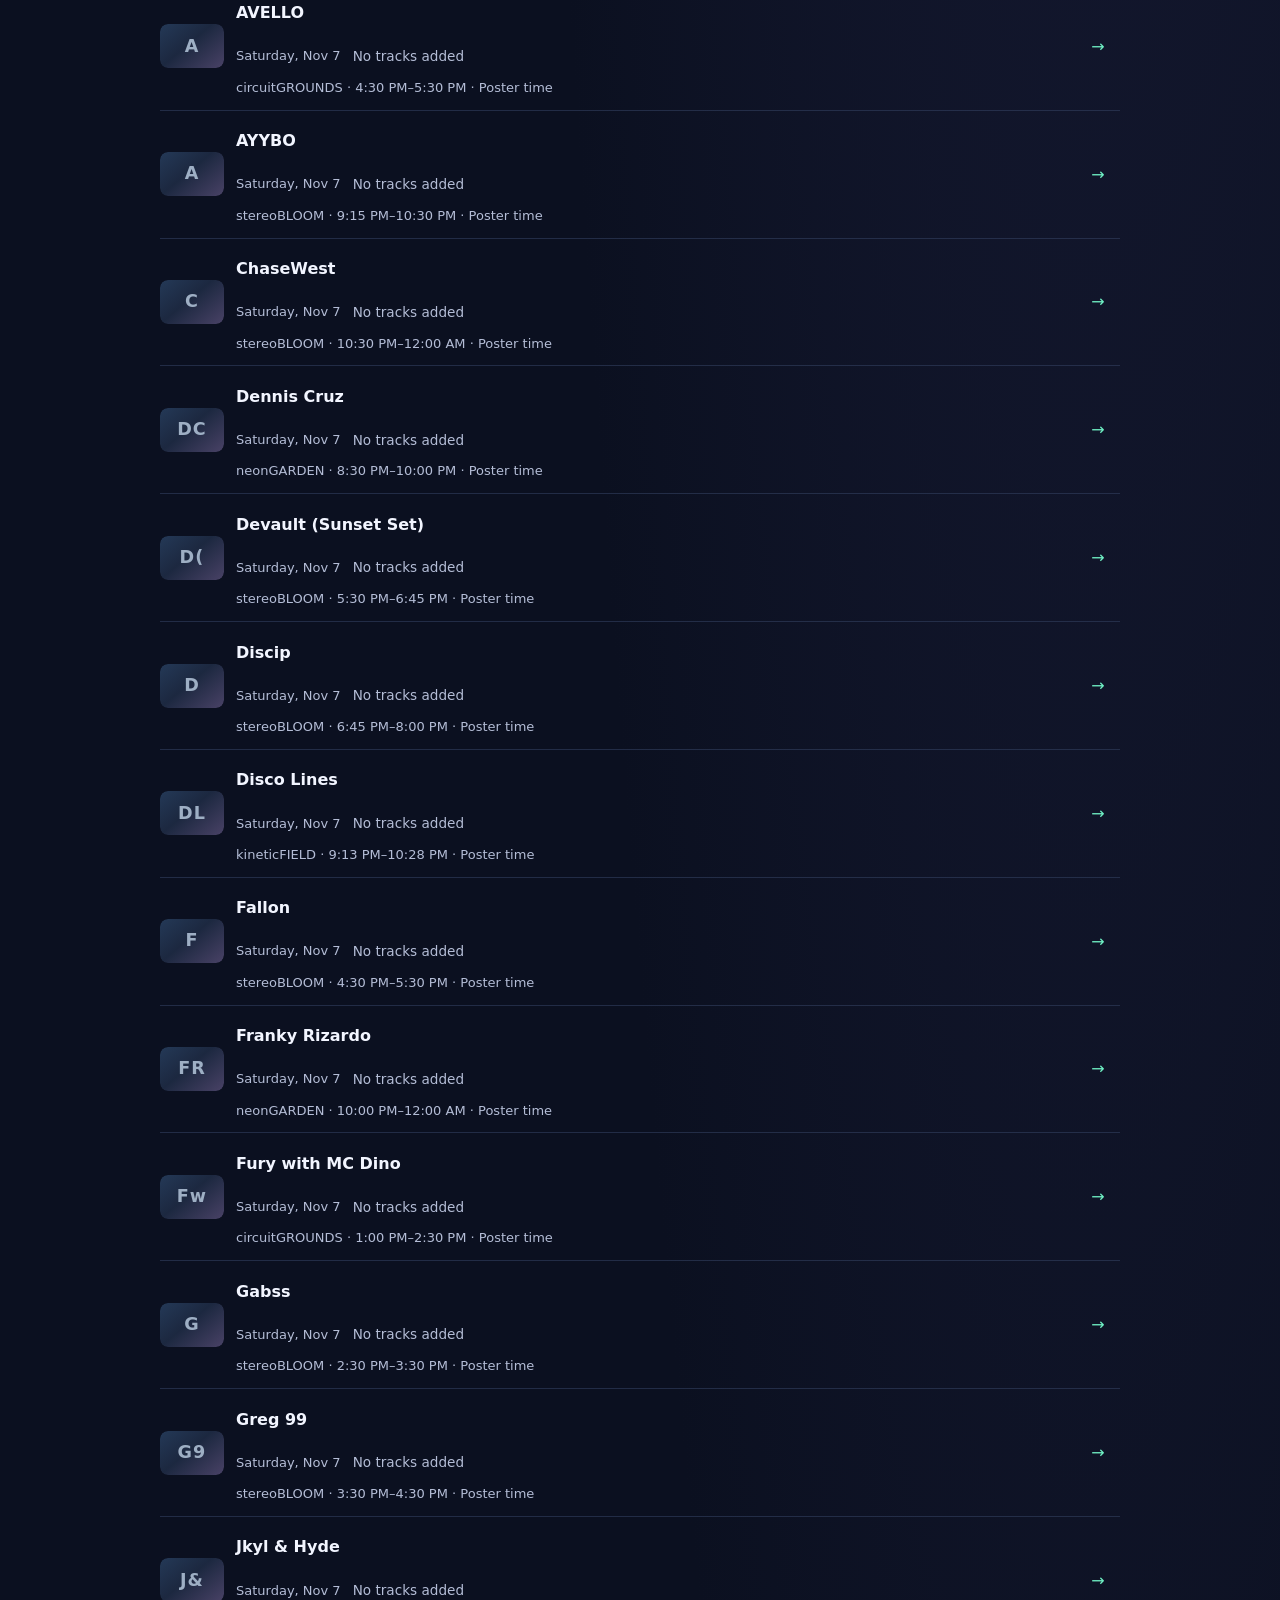
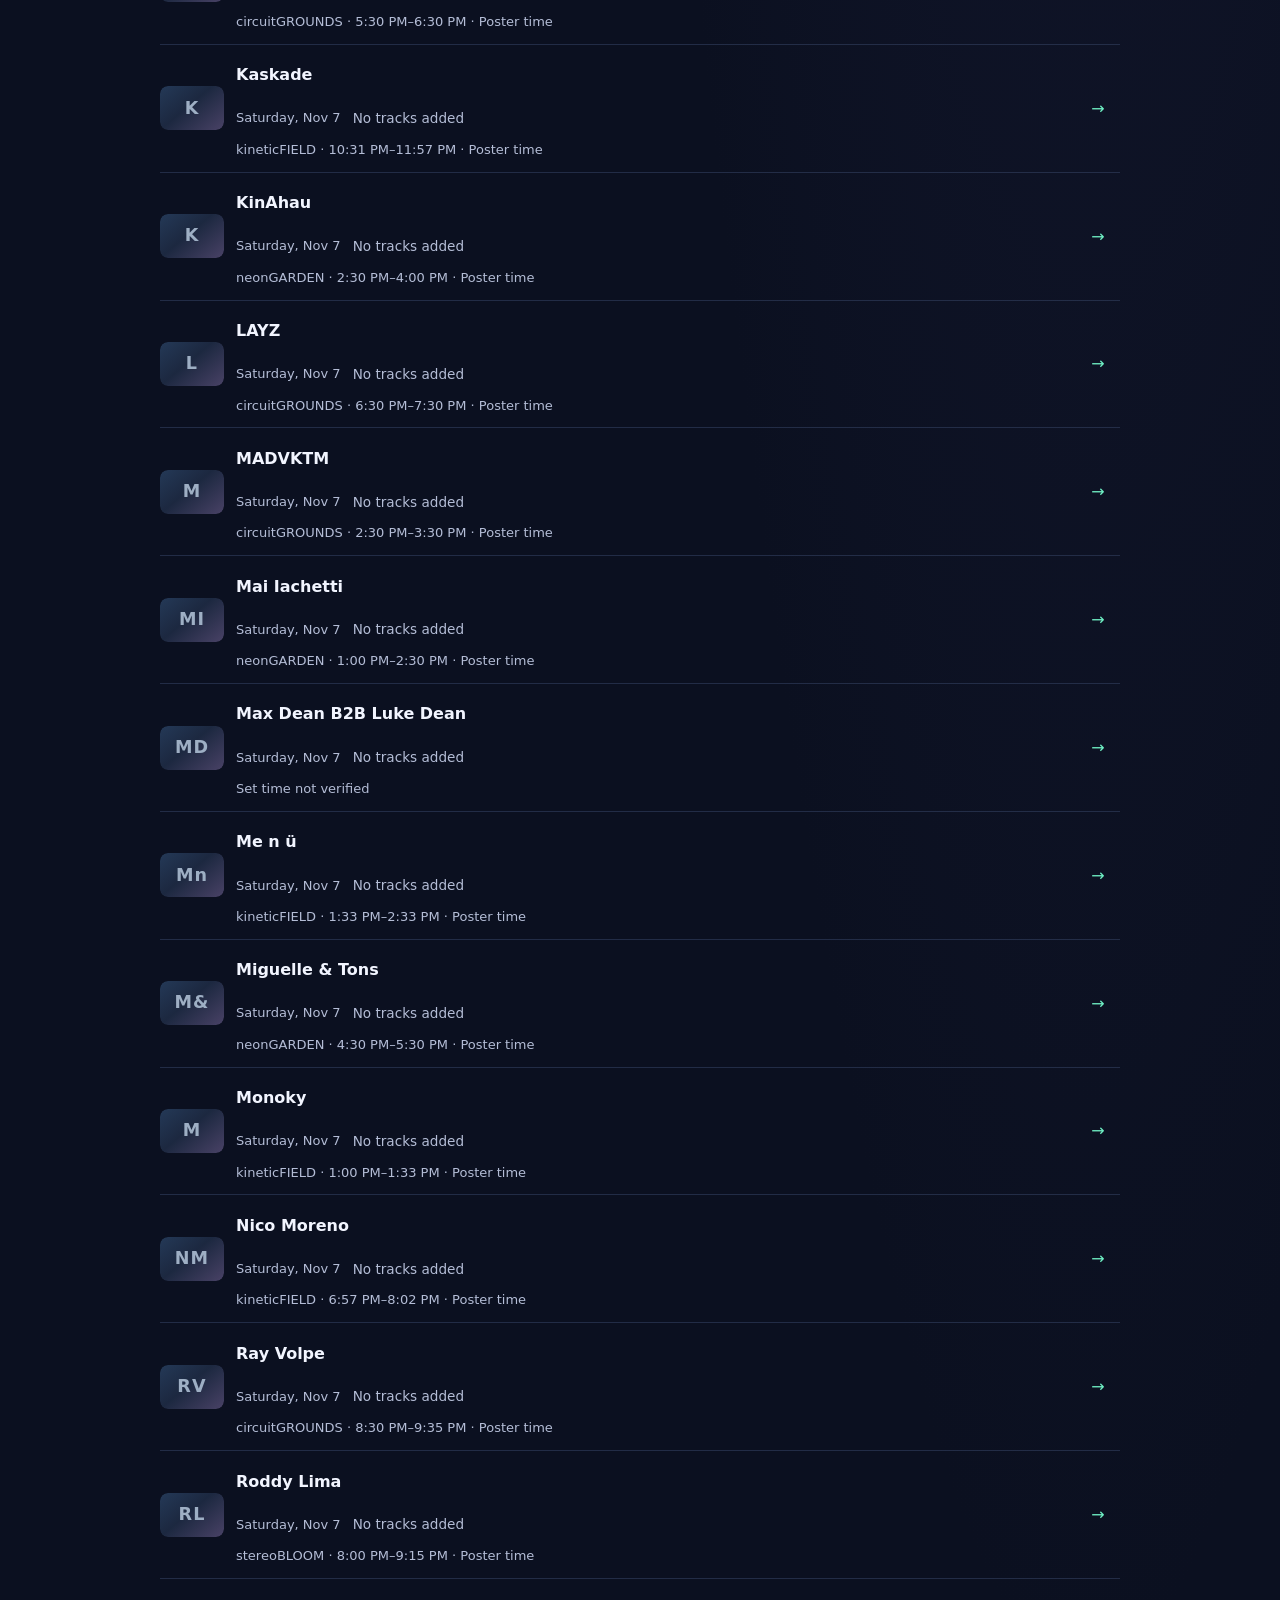
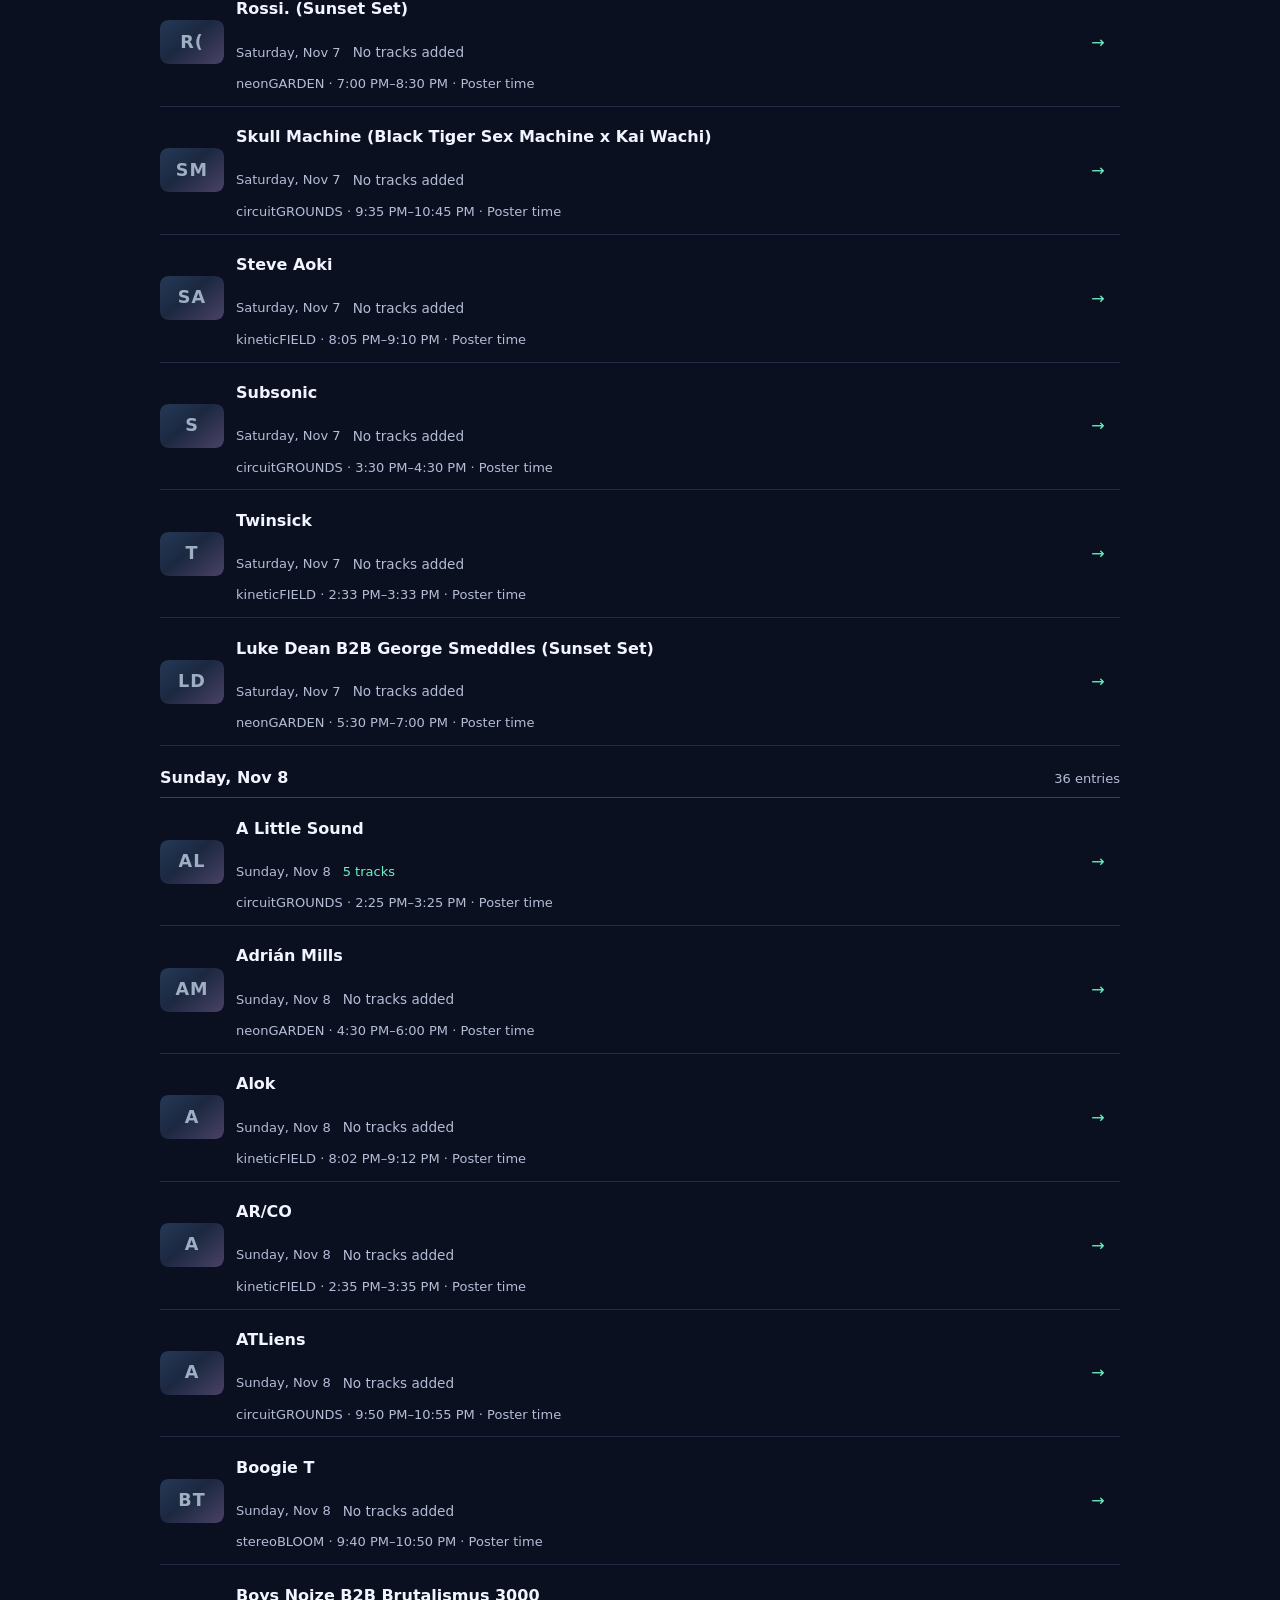
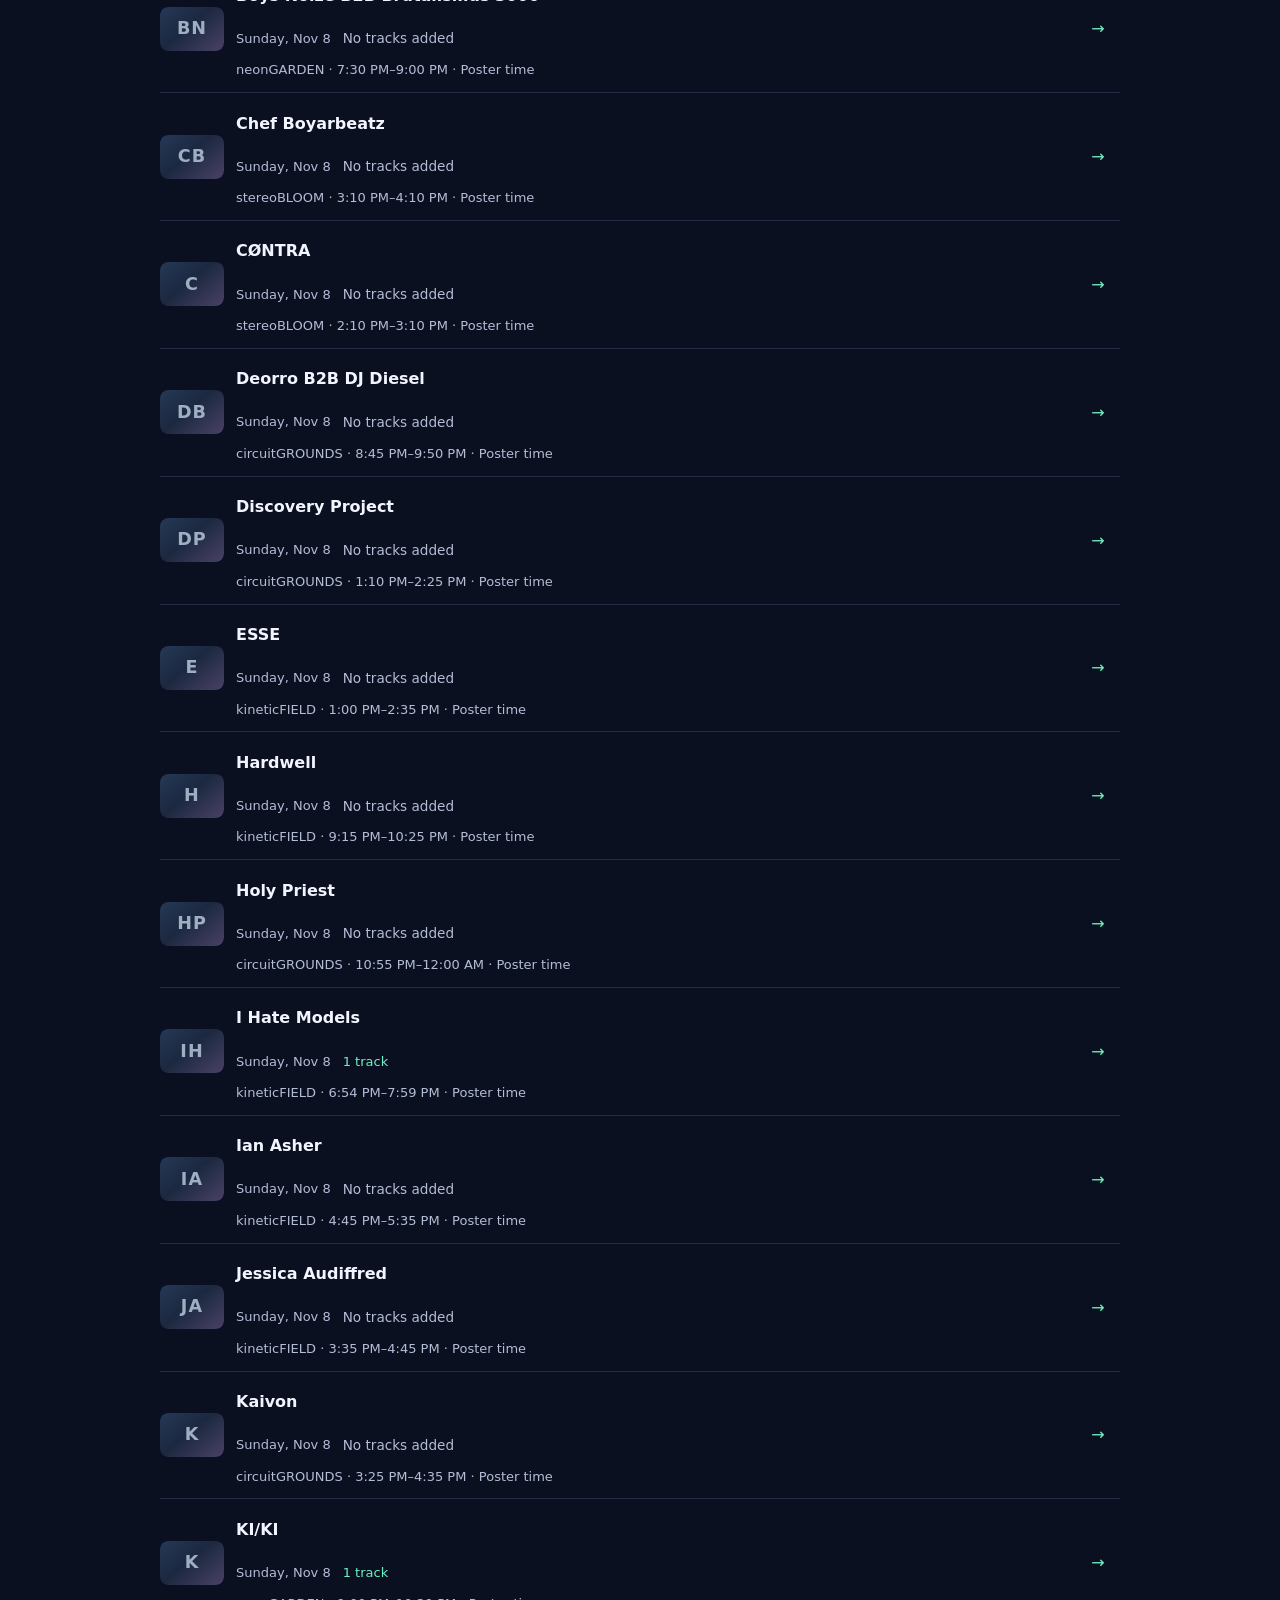
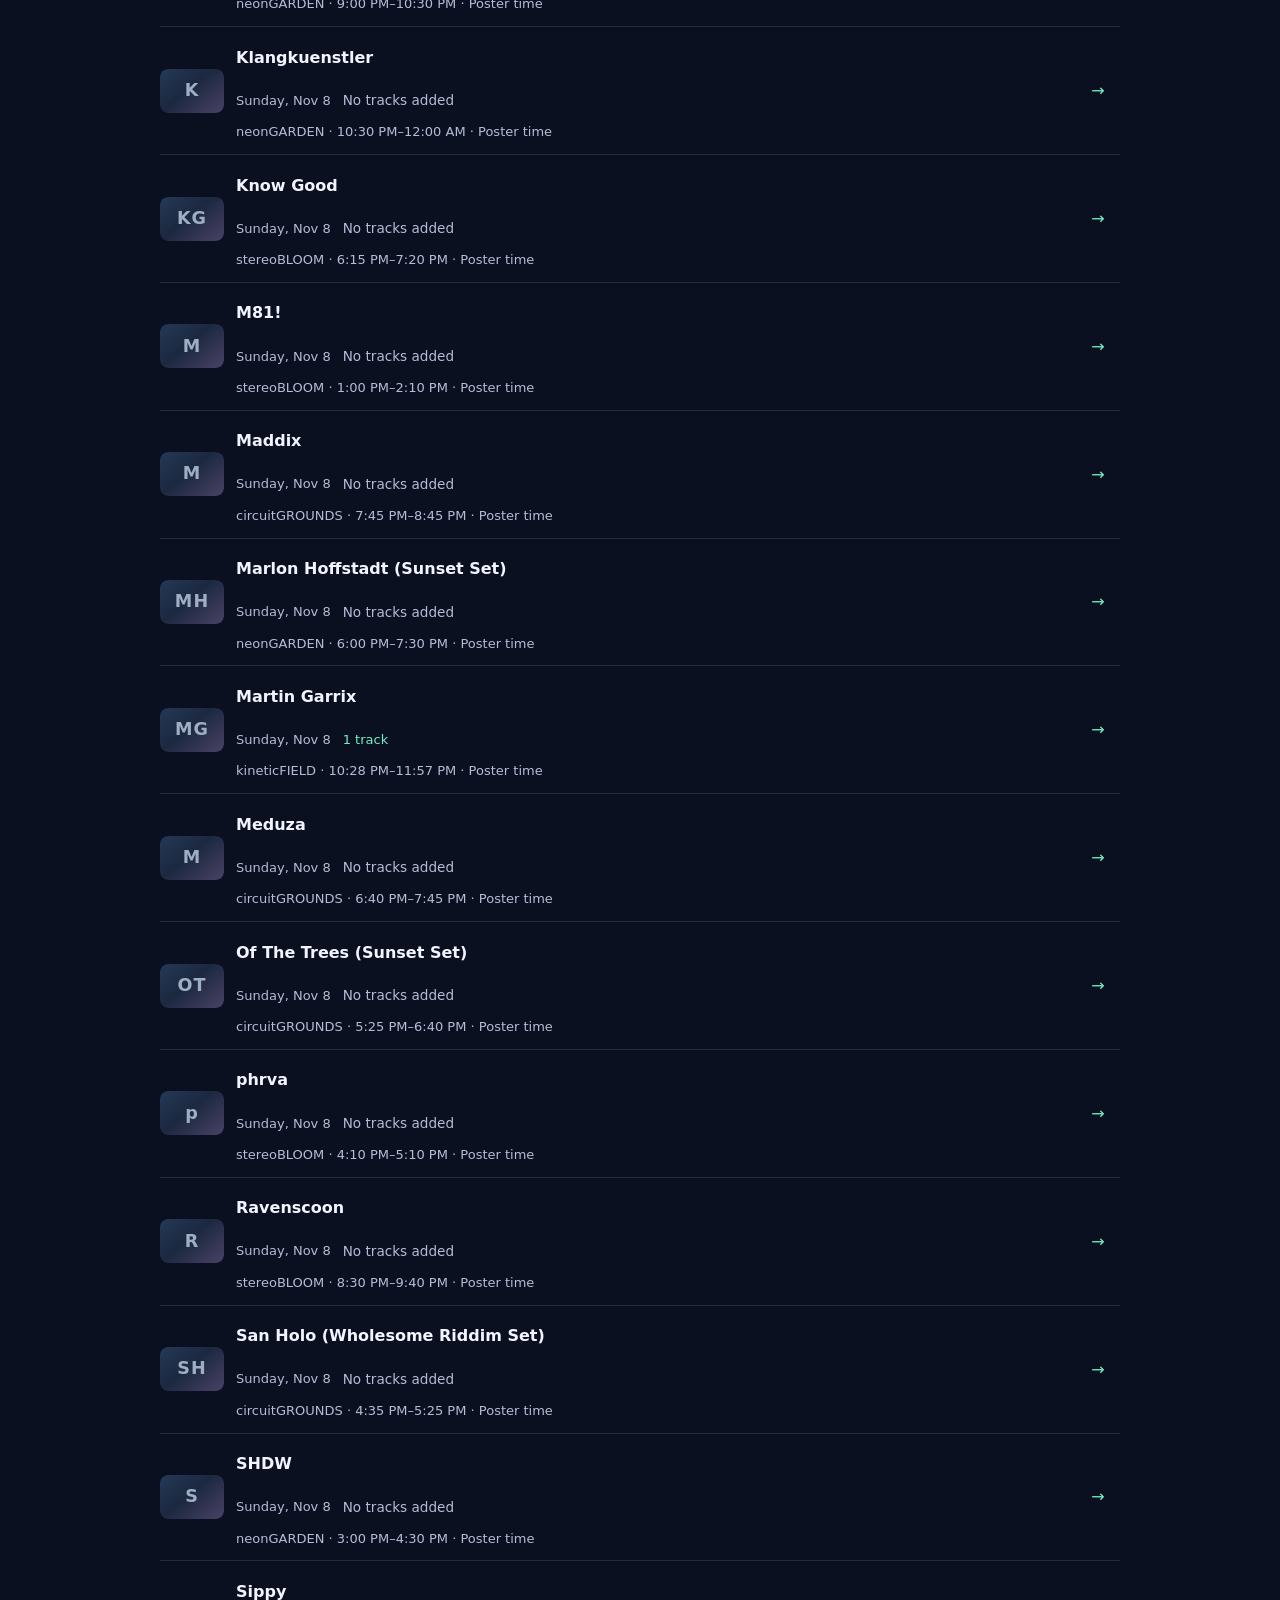
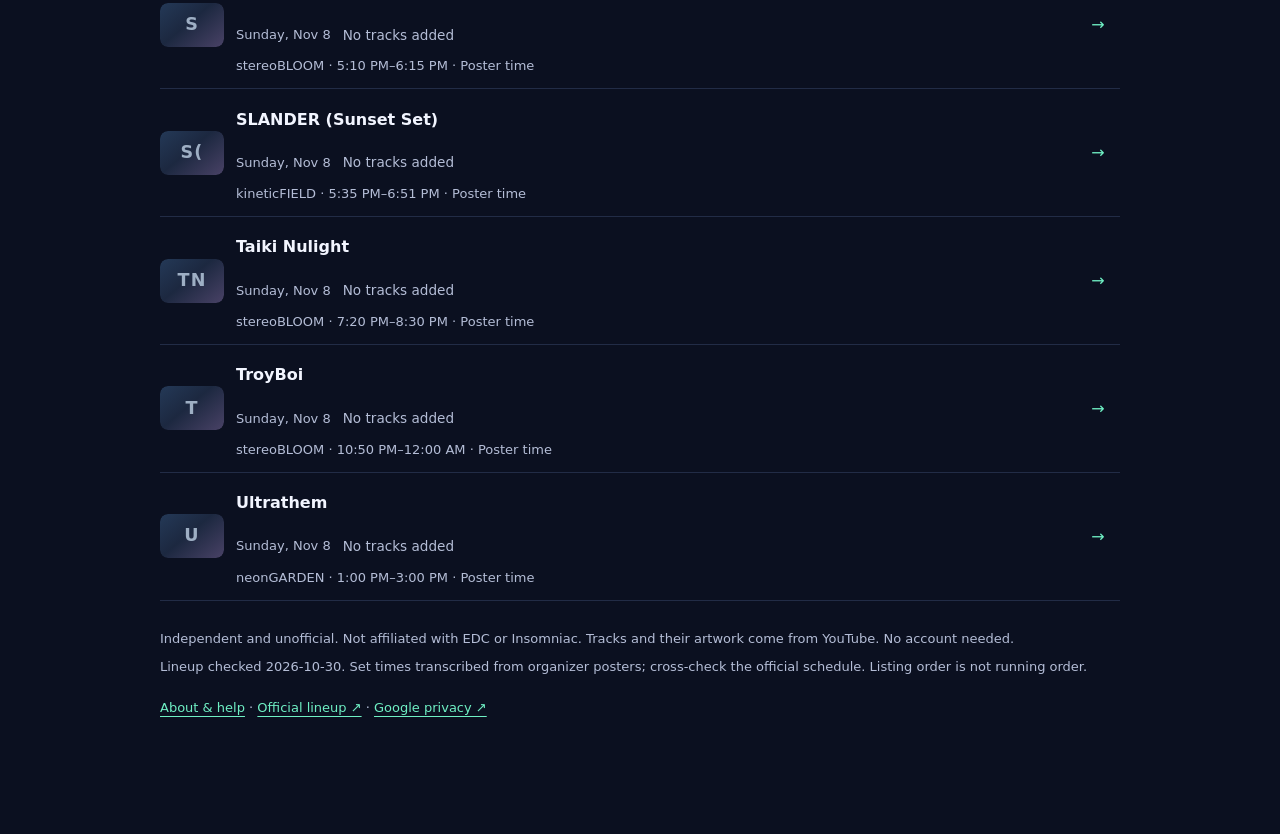
==== commit 532fd518: "Make discovery task-focused and reconcile the current official lineup" ====
--- a/index.html
+++ b/index.html
@@ -3,26 +3,24 @@
 <head>
   <meta charset="utf-8">
   <meta name="viewport" content="width=device-width, initial-scale=1">
-  <meta name="theme-color" content="#0b1020">
+  <meta name="description" content="Browse the EDC Orlando 2026 lineup by day and try tracks on YouTube. No account needed.">
   <title>Listening Room · EDC Orlando 2026</title>
-  <meta name="description" content="Independent, unofficial EDC Orlando 2026 music discovery: find a booked artist and open a reviewed song on YouTube.">
+  <link rel="canonical" href="https://listeningroom.app/">
   <meta property="og:type" content="website">
   <meta property="og:site_name" content="Listening Room">
   <meta property="og:title" content="Listening Room · EDC Orlando 2026">
-  <meta property="og:description" content="Hear the EDC Orlando 2026 lineup before you go. Find an act, pick a day, and open a reviewed song on YouTube. Independent, unofficial, no sign-up.">
+  <meta property="og:description" content="Browse the official lineup by day and try tracks on YouTube. No account needed.">
   <meta property="og:url" content="https://listeningroom.app/">
   <meta property="og:image" content="https://listeningroom.app/og.png">
   <meta property="og:image:width" content="1200">
   <meta property="og:image:height" content="630">
-  <meta property="og:image:alt" content="Listening Room: hear the EDC Orlando 2026 lineup before you go. Independent and unofficial.">
   <meta name="twitter:card" content="summary_large_image">
   <link rel="icon" href="/favicon.svg" type="image/svg+xml">
   <link rel="apple-touch-icon" href="/apple-touch-icon.png">
-  <!-- Keep the #/route of shared links (a meta refresh would drop it). CSP allows only same-origin scripts. -->
-  <script src="/listening-room/redirect.js"></script>
+  <script defer src="/redirect.js"></script>
   <noscript><meta http-equiv="refresh" content="0; url=/listening-room/"></noscript>
 </head>
 <body style="background:#0b1020;color:#f2f5ff;font-family:system-ui,sans-serif">
-  <p>Opening <a href="/listening-room/" style="color:#6ff0c4">Listening Room</a>…</p>
+  <p>Opening <a href="listening-room/" style="color:#6ff0c4">Listening Room</a>…</p>
 </body>
 </html>
